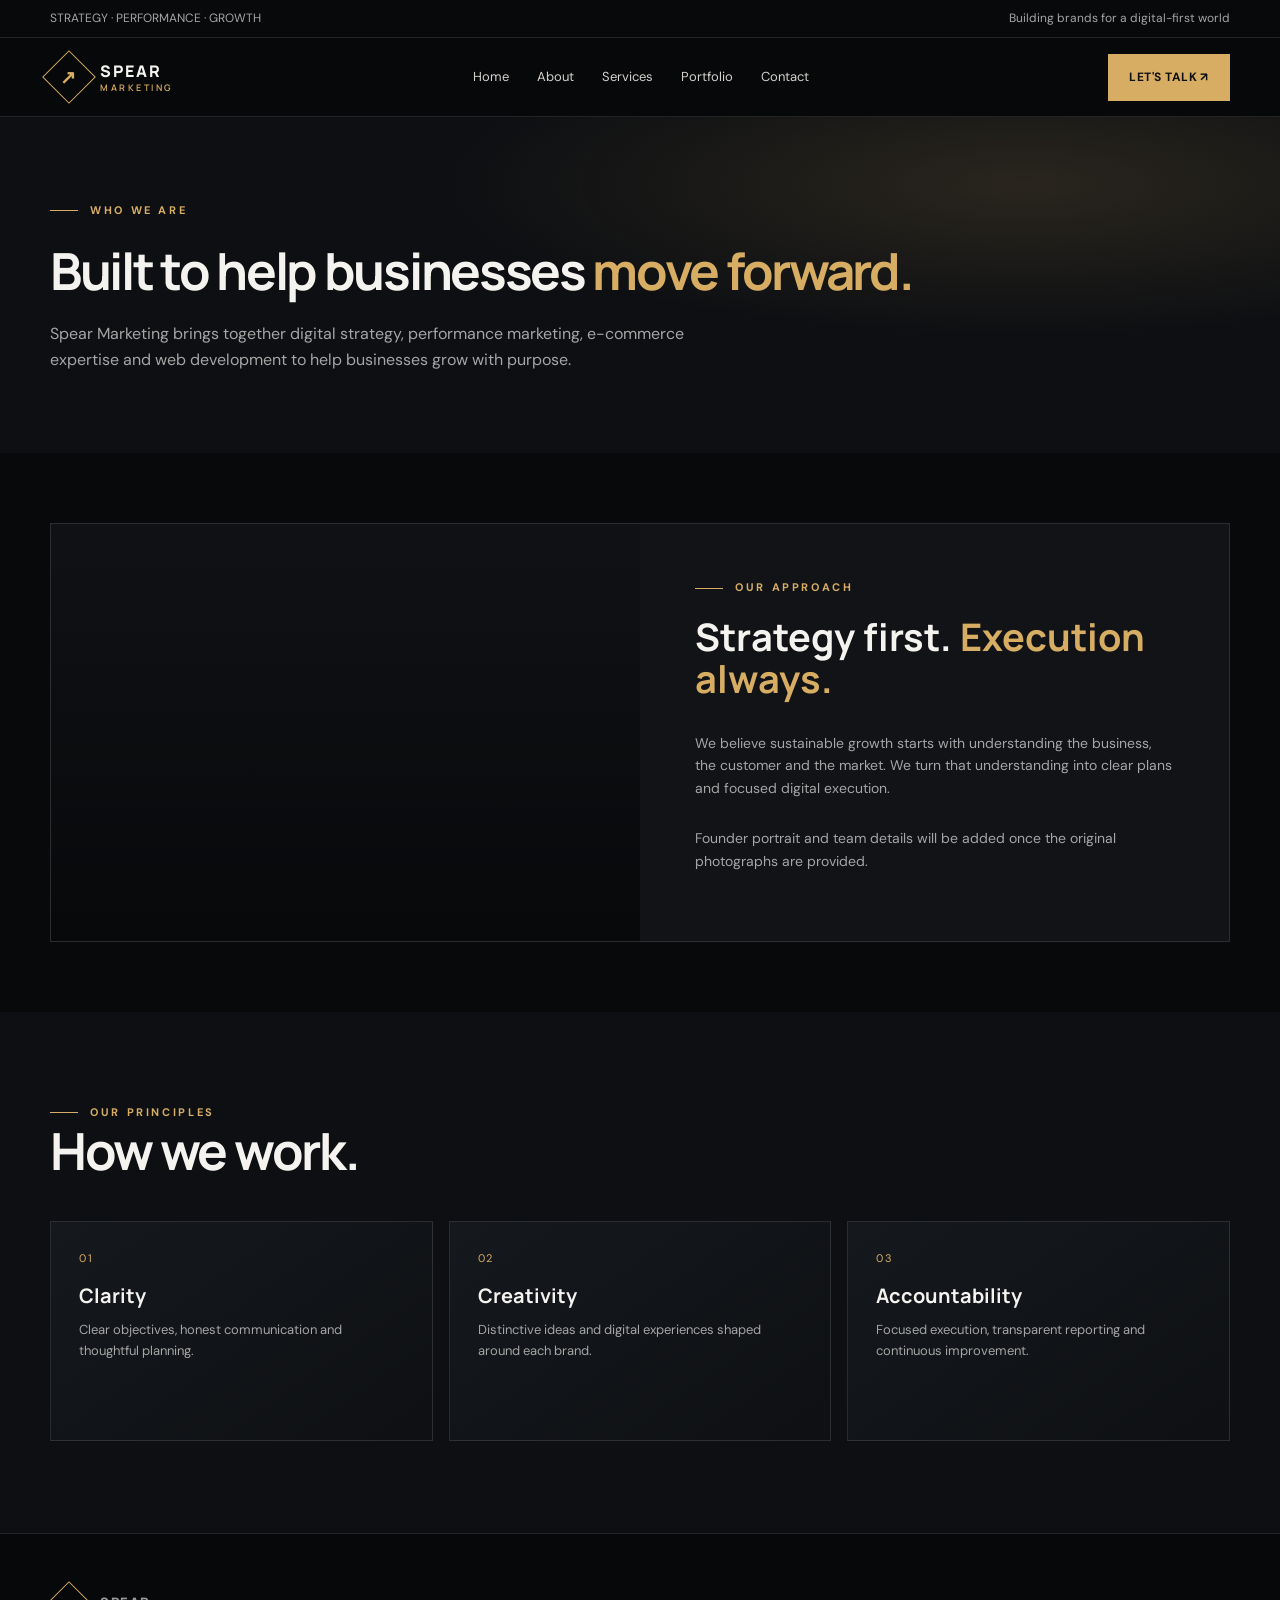
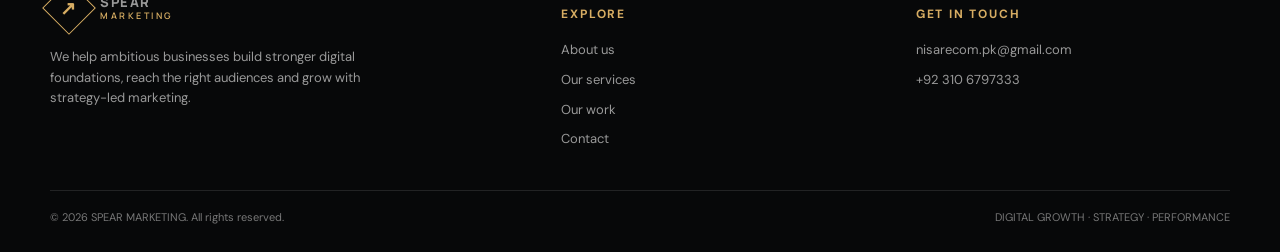
==== about.html @ e0cf1e83 "Add files via upload" ====
<!doctype html><html lang="en"><head><meta charset="utf-8"><meta name="viewport" content="width=device-width, initial-scale=1"><meta name="description" content="Spear Marketing helps businesses grow through digital strategy, paid advertising, e-commerce and web development."><title>About | Spear Marketing</title><link rel="stylesheet" href="styles.css"></head><body><div class="topline"><div class="container"><span>STRATEGY · PERFORMANCE · GROWTH</span><span>Building brands for a digital-first world</span></div></div>
<header class="nav"><div class="container navinner"><a class="brand" href="index.html"><span class="brandmark"><span>↗</span></span><span>SPEAR<small>MARKETING</small></span></a><nav class="navlinks" id="navlinks"><a href="index.html">Home</a><a href="about.html">About</a><a href="services.html">Services</a><a href="portfolio.html">Portfolio</a><a href="contact.html">Contact</a></nav><a class="btn" href="contact.html">LET'S TALK ↗</a><button class="menu" id="menu" aria-label="Open menu">☰</button></div></header><main><section class="page-head"><div class="container"><div class="eyebrow">Who we are</div><h1>Built to help businesses <em class="gold">move forward.</em></h1><p>Spear Marketing brings together digital strategy, performance marketing, e-commerce expertise and web development to help businesses grow with purpose.</p></div></section><section class="content"><div class="container team-band"><div class="team-photo"></div><div class="team-copy"><div class="eyebrow">Our approach</div><h2>Strategy first. <span class="gold">Execution always.</span></h2><p>We believe sustainable growth starts with understanding the business, the customer and the market. We turn that understanding into clear plans and focused digital execution.</p><p>Founder portrait and team details will be added once the original photographs are provided.</p></div></div></section><section class="section alt"><div class="container"><div class="section-head"><div><div class="eyebrow">Our principles</div><h2>How we work.</h2></div></div><div class="cards"><article class="card"><div class="num">01</div><h3>Clarity</h3><p>Clear objectives, honest communication and thoughtful planning.</p></article><article class="card"><div class="num">02</div><h3>Creativity</h3><p>Distinctive ideas and digital experiences shaped around each brand.</p></article><article class="card"><div class="num">03</div><h3>Accountability</h3><p>Focused execution, transparent reporting and continuous improvement.</p></article></div></div></section></main><footer class="footer"><div class="container"><div class="footergrid"><div><a class="brand" href="index.html"><span class="brandmark"><span>↗</span></span><span>SPEAR<small>MARKETING</small></span></a><p style="max-width:360px;margin-top:20px">We help ambitious businesses build stronger digital foundations, reach the right audiences and grow with strategy-led marketing.</p></div><div><h4>Explore</h4><div class="footerlinks"><a href="about.html">About us</a><a href="services.html">Our services</a><a href="portfolio.html">Our work</a><a href="contact.html">Contact</a></div></div><div><h4>Get in touch</h4><div class="footerlinks"><a href="mailto:nisarecom.pk@gmail.com">nisarecom.pk@gmail.com</a><a href="https://wa.me/923106797333">+92 310 6797333</a></div></div></div><div class="copyright"><span>© 2026 SPEAR MARKETING. All rights reserved.</span><span>DIGITAL GROWTH · STRATEGY · PERFORMANCE</span></div></div></footer>
<script src="script.js"></script></body></html>
---- styles.css ----
@import url('https://fonts.googleapis.com/css2?family=DM+Sans:wght@400;500;600;700&family=Manrope:wght@400;500;600;700;800&display=swap');
:root{--bg:#08090b;--panel:#111317;--panel2:#171a20;--gold:#d7ad63;--gold2:#f0d49a;--text:#f5f3ef;--muted:#a5a5a5;--line:rgba(255,255,255,.11);--max:1180px}
*{box-sizing:border-box}html{scroll-behavior:smooth}body{margin:0;background:var(--bg);color:var(--text);font-family:'DM Sans',sans-serif;line-height:1.6}a{color:inherit;text-decoration:none}img{max-width:100%;display:block}.container{width:min(var(--max),calc(100% - 44px));margin:auto}.topline{border-bottom:1px solid var(--line);font-size:12px;color:var(--muted);padding:9px 0}.topline .container{display:flex;justify-content:space-between;gap:18px}.nav{position:sticky;top:0;z-index:20;background:rgba(8,9,11,.9);backdrop-filter:blur(16px);border-bottom:1px solid var(--line)}.navinner{height:78px;display:flex;align-items:center;justify-content:space-between}.brand{display:flex;align-items:center;gap:12px;font-family:Manrope,sans-serif;font-weight:800;letter-spacing:.12em}.brandmark{width:38px;height:38px;border:1px solid var(--gold);display:grid;place-items:center;color:var(--gold);transform:rotate(45deg);font-size:19px}.brandmark span{transform:rotate(-45deg)}.brand small{display:block;color:var(--gold);font-size:9px;letter-spacing:.28em;font-weight:600;margin-top:-4px}.navlinks{display:flex;align-items:center;gap:28px;font-size:13px;color:#d4d2cd}.navlinks a:hover,.navlinks a.active{color:var(--gold)}.btn{display:inline-flex;align-items:center;justify-content:center;padding:13px 20px;border:1px solid var(--gold);background:var(--gold);color:#101010;font-weight:700;font-size:12px;letter-spacing:.04em;transition:.2s}.btn:hover{background:var(--gold2);transform:translateY(-2px)}.btn.outline{background:transparent;color:var(--gold)}.btn.outline:hover{background:var(--gold);color:#111}.menu{display:none;background:none;color:white;border:1px solid var(--line);padding:8px 12px;font-size:20px}.hero{padding:82px 0 70px;position:relative;overflow:hidden;background:radial-gradient(ellipse at 75% 35%,rgba(179,132,62,.16),transparent 38%),linear-gradient(115deg,#090a0c 0%,#0d0f13 65%,#11100d 100%)}.hero:after{content:"";position:absolute;right:-120px;top:0;width:52%;height:100%;background:repeating-linear-gradient(135deg,transparent 0 38px,rgba(215,173,99,.055) 39px 40px);pointer-events:none}.hero-grid{display:grid;grid-template-columns:1.05fr .95fr;gap:55px;align-items:center;position:relative;z-index:1}.eyebrow{color:var(--gold);font-size:11px;font-weight:700;letter-spacing:.24em;text-transform:uppercase;display:flex;align-items:center;gap:12px}.eyebrow:before{content:"";width:28px;height:1px;background:var(--gold)}h1,h2,h3{font-family:Manrope,sans-serif;line-height:1.12;margin:0}h1{font-size:clamp(42px,6vw,76px);letter-spacing:-.055em;margin:22px 0}h1 em{font-style:normal;color:var(--gold)}.lead{color:#b9b9b9;font-size:16px;max-width:560px;line-height:1.8}.hero-actions{display:flex;gap:13px;flex-wrap:wrap;margin-top:30px}.hero-note{margin-top:28px;color:#8e8e8e;font-size:11px;letter-spacing:.08em}.portrait-wrap{position:relative;min-height:490px;display:flex;align-items:end;justify-content:center}.portrait{width:min(100%,430px);height:470px;border:1px solid rgba(215,173,99,.45);background:linear-gradient(145deg,#29231b,#111317 55%,#29231b);position:relative;overflow:hidden;display:flex;align-items:center;justify-content:center}.portrait:before{content:"";position:absolute;inset:18px;border:1px solid rgba(215,173,99,.25)}.portrait .placeholder{position:relative;text-align:center;color:#c6ad80;padding:30px;font-size:13px;letter-spacing:.12em;text-transform:uppercase}.portrait .placeholder strong{display:block;font:800 72px Manrope;color:rgba(215,173,99,.24);letter-spacing:-.08em}.portrait-tag{position:absolute;bottom:25px;left:-18px;background:#15171a;border:1px solid var(--gold);padding:16px 20px;max-width:220px;font-size:12px;color:#d9d1c3}.portrait-tag b{display:block;color:var(--gold);font-size:14px;margin-bottom:3px}.section{padding:92px 0}.section.alt{background:#0d0f12}.section-head{display:flex;align-items:end;justify-content:space-between;gap:30px;margin-bottom:42px}.section-head h2,.page-head h1{font-size:clamp(32px,4vw,52px);letter-spacing:-.045em}.section-head p{max-width:430px;color:var(--muted);font-size:14px;margin:0}.gold{color:var(--gold)}.stats{display:grid;grid-template-columns:repeat(4,1fr);border:1px solid var(--line);background:rgba(255,255,255,.02)}.stat{padding:27px 24px;border-right:1px solid var(--line)}.stat:last-child{border:0}.stat strong{font:800 36px Manrope;color:var(--gold);display:block}.stat span{font-size:12px;color:#aaa}.cards{display:grid;grid-template-columns:repeat(3,1fr);gap:16px}.card{padding:28px;background:linear-gradient(145deg,#15181d,#0e1013);border:1px solid var(--line);min-height:220px;transition:.25s}.card:hover{border-color:rgba(215,173,99,.65);transform:translateY(-4px)}.num{color:var(--gold);font-size:11px;letter-spacing:.15em}.card h3{font-size:20px;margin:18px 0 12px}.card p{color:var(--muted);font-size:13px;margin:0}.iconbox{width:42px;height:42px;border:1px solid rgba(215,173,99,.45);display:grid;place-items:center;color:var(--gold);font-size:18px}.team-band{display:grid;grid-template-columns:1fr 1fr;min-height:380px;background:#111317;border:1px solid var(--line)}.team-photo{min-height:340px;background:linear-gradient(0deg,rgba(0,0,0,.55),rgba(0,0,0,.08)),url('https://images.unsplash.com/photo-1521737711867-e3b97375f902?auto=format&fit=crop&w=1200&q=85') center/cover}.team-copy{padding:55px;display:flex;flex-direction:column;justify-content:center}.team-copy h2{font-size:38px;margin:18px 0}.team-copy p{color:var(--muted);font-size:14px}.projects{display:grid;grid-template-columns:repeat(2,1fr);gap:18px}.project{border:1px solid var(--line);background:#111317;overflow:hidden}.project-img{height:220px;background:linear-gradient(135deg,#24201a,#111317);display:flex;align-items:center;justify-content:center;color:var(--gold);font:700 24px Manrope;letter-spacing:.08em}.project-info{padding:22px}.project-info h3{font-size:18px}.project-info p{color:var(--muted);font-size:12px;margin:8px 0 0}.process{display:grid;grid-template-columns:repeat(4,1fr);gap:16px}.step{border-top:1px solid var(--gold);padding:20px 5px}.step b{font:800 30px Manrope;color:var(--gold)}.step h3{font-size:17px;margin:15px 0 8px}.step p{font-size:12px;color:var(--muted)}.cta{padding:60px;background:radial-gradient(ellipse at 85% 20%,rgba(215,173,99,.16),transparent 40%),#141619;border:1px solid rgba(215,173,99,.35);display:flex;justify-content:space-between;align-items:center;gap:30px}.cta h2{font-size:clamp(28px,4vw,42px);max-width:600px}.footer{padding:55px 0 25px;border-top:1px solid var(--line);background:#070809}.footergrid{display:grid;grid-template-columns:1.5fr 1fr 1fr;gap:40px}.footer p,.footer a{color:#999;font-size:13px}.footer h4{color:var(--gold);font-size:12px;letter-spacing:.15em;text-transform:uppercase}.footerlinks{display:grid;gap:9px}.copyright{border-top:1px solid var(--line);margin-top:40px;padding-top:18px;color:#777;font-size:11px;display:flex;justify-content:space-between}.page-head{padding:85px 0 65px;background:radial-gradient(ellipse at 80% 20%,rgba(215,173,99,.14),transparent 40%),#0d0f12}.page-head p{color:var(--muted);max-width:650px}.content{padding:70px 0}.content p{color:var(--muted)}.contact-grid{display:grid;grid-template-columns:.8fr 1.2fr;gap:35px}.contact-box{padding:28px;background:#121519;border:1px solid var(--line)}.contact-box label{display:block;color:#aaa;font-size:12px;margin:14px 0 6px}.contact-box input,.contact-box textarea{width:100%;padding:13px;background:#090b0e;border:1px solid var(--line);color:white;font:inherit}.contact-box textarea{min-height:130px}.contact-box button{margin-top:16px;cursor:pointer}.muted{color:var(--muted)}
@media(max-width:850px){.navlinks{display:none;position:absolute;top:78px;left:0;right:0;background:#0d0f12;padding:22px;flex-direction:column;align-items:flex-start;border-bottom:1px solid var(--line)}.navlinks.open{display:flex}.menu{display:block}.nav .btn{display:none}.hero-grid,.team-band,.contact-grid{grid-template-columns:1fr}.hero{padding-top:55px}.portrait-wrap{min-height:380px}.portrait{height:370px}.portrait-tag{left:0}.cards{grid-template-columns:repeat(2,1fr)}.stats{grid-template-columns:repeat(2,1fr)}.stat:nth-child(2){border-right:0}.stat:nth-child(-n+2){border-bottom:1px solid var(--line)}.process{grid-template-columns:repeat(2,1fr)}.team-copy{padding:35px}.footergrid{grid-template-columns:1fr 1fr}.footergrid>div:first-child{grid-column:1/-1}.cta{padding:35px;flex-direction:column;align-items:flex-start}}
@media(max-width:560px){.container{width:min(var(--max),calc(100% - 30px))}.topline .container{font-size:10px}.topline .container span:last-child{display:none}.navinner{height:68px}.brand{font-size:13px}.brandmark{width:32px;height:32px}.navlinks{top:68px}.hero-grid{gap:25px}h1{font-size:43px}.section{padding:65px 0}.section-head{display:block}.section-head p{margin-top:15px}.cards,.projects{grid-template-columns:1fr}.stats{grid-template-columns:1fr 1fr}.stat{padding:20px 14px}.stat strong{font-size:29px}.project-img{height:180px}.footergrid{grid-template-columns:1fr}.footergrid>div:first-child{grid-column:auto}.copyright{display:block}.process{grid-template-columns:1fr 1fr}}
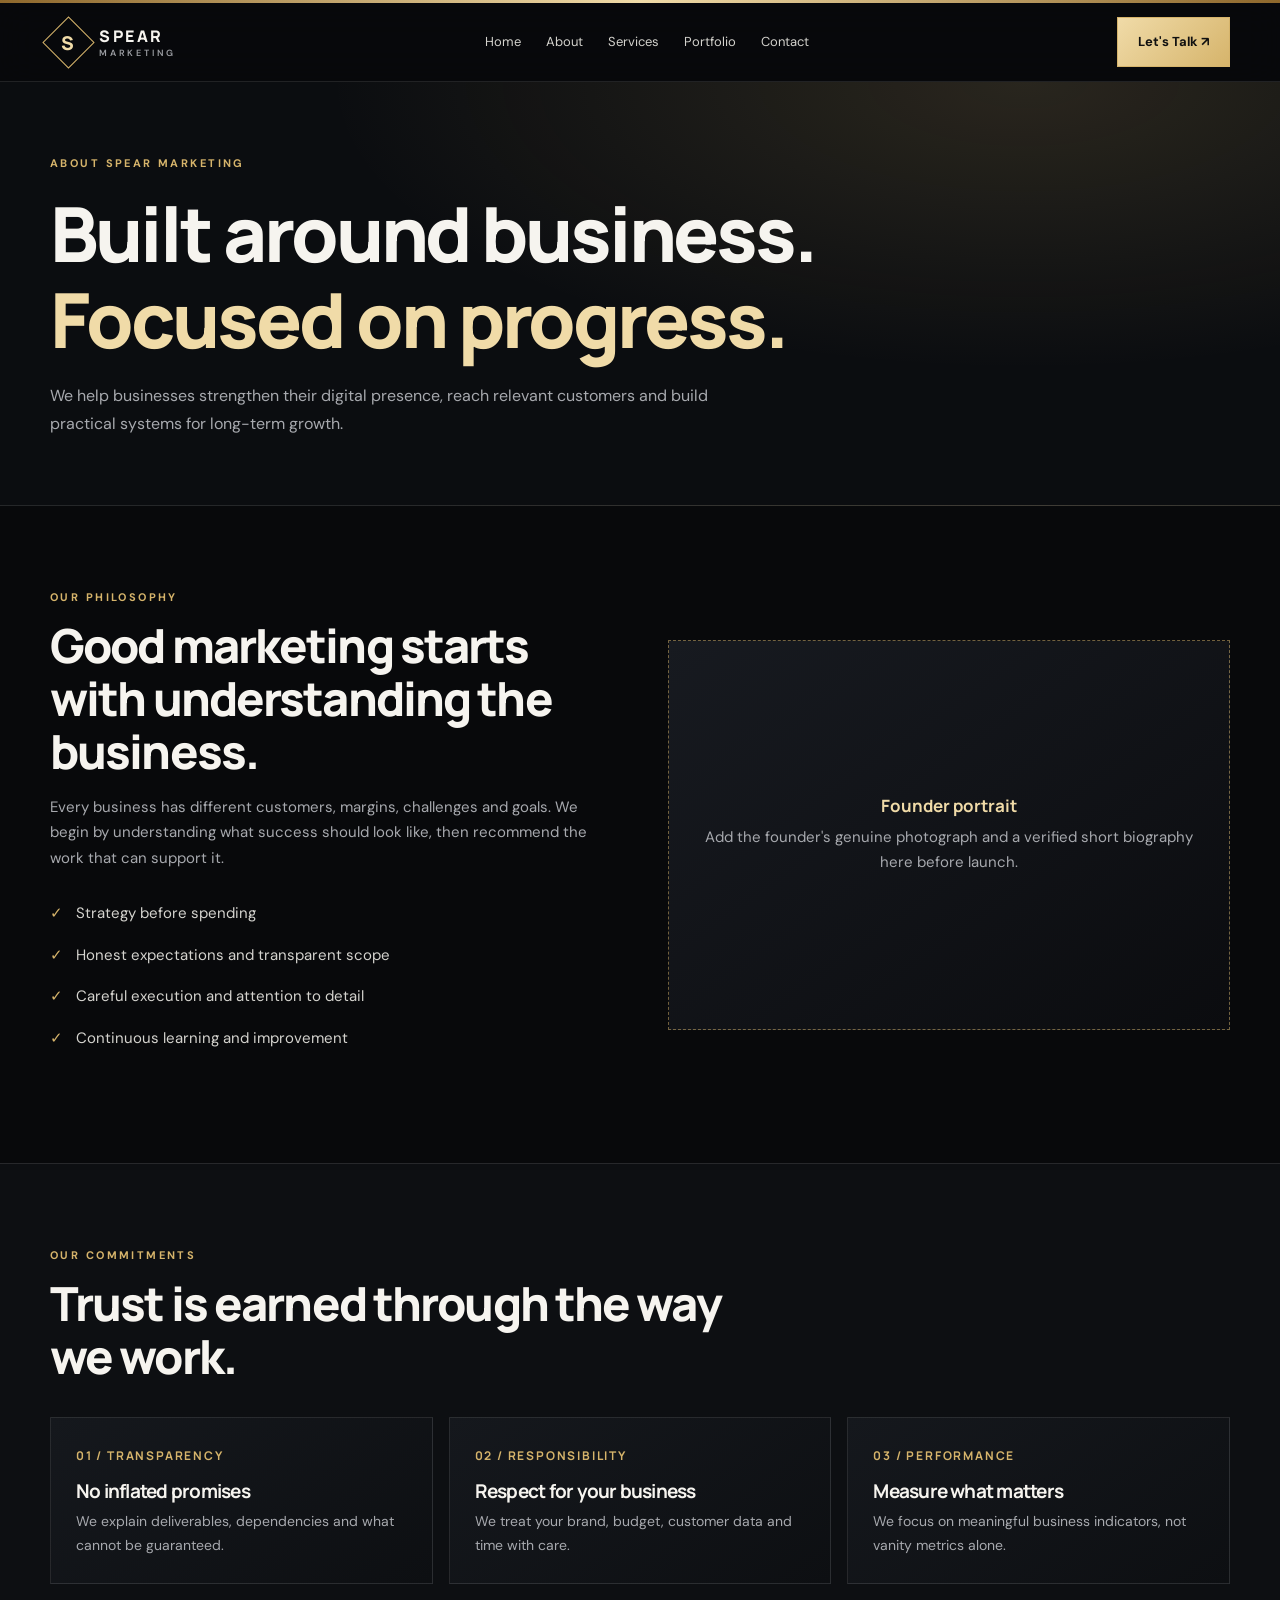
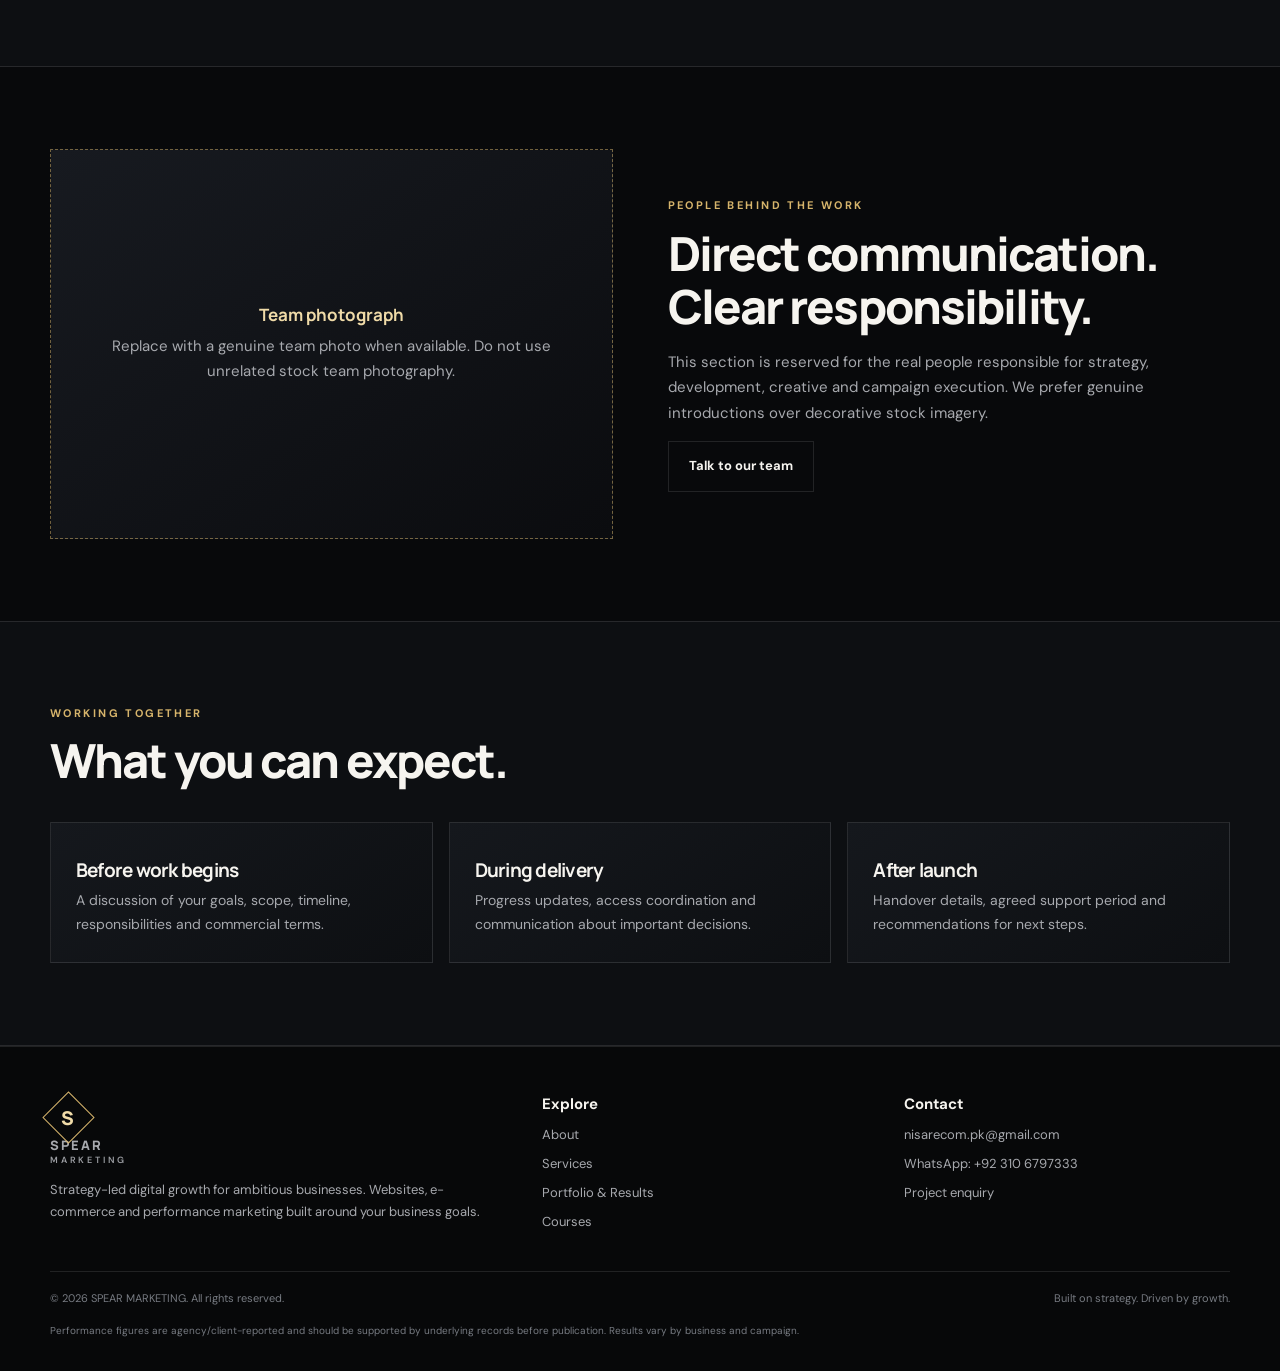
==== commit c288b1b5: "Add files via upload" ====
--- a/about.html
+++ b/about.html
@@ -1,3 +1,6 @@
-<!doctype html><html lang="en"><head><meta charset="utf-8"><meta name="viewport" content="width=device-width, initial-scale=1"><meta name="description" content="Spear Marketing helps businesses grow through digital strategy, paid advertising, e-commerce and web development."><title>About | Spear Marketing</title><link rel="stylesheet" href="styles.css"></head><body><div class="topline"><div class="container"><span>STRATEGY · PERFORMANCE · GROWTH</span><span>Building brands for a digital-first world</span></div></div>
-<header class="nav"><div class="container navinner"><a class="brand" href="index.html"><span class="brandmark"><span>↗</span></span><span>SPEAR<small>MARKETING</small></span></a><nav class="navlinks" id="navlinks"><a href="index.html">Home</a><a href="about.html">About</a><a href="services.html">Services</a><a href="portfolio.html">Portfolio</a><a href="contact.html">Contact</a></nav><a class="btn" href="contact.html">LET'S TALK ↗</a><button class="menu" id="menu" aria-label="Open menu">☰</button></div></header><main><section class="page-head"><div class="container"><div class="eyebrow">Who we are</div><h1>Built to help businesses <em class="gold">move forward.</em></h1><p>Spear Marketing brings together digital strategy, performance marketing, e-commerce expertise and web development to help businesses grow with purpose.</p></div></section><section class="content"><div class="container team-band"><div class="team-photo"></div><div class="team-copy"><div class="eyebrow">Our approach</div><h2>Strategy first. <span class="gold">Execution always.</span></h2><p>We believe sustainable growth starts with understanding the business, the customer and the market. We turn that understanding into clear plans and focused digital execution.</p><p>Founder portrait and team details will be added once the original photographs are provided.</p></div></div></section><section class="section alt"><div class="container"><div class="section-head"><div><div class="eyebrow">Our principles</div><h2>How we work.</h2></div></div><div class="cards"><article class="card"><div class="num">01</div><h3>Clarity</h3><p>Clear objectives, honest communication and thoughtful planning.</p></article><article class="card"><div class="num">02</div><h3>Creativity</h3><p>Distinctive ideas and digital experiences shaped around each brand.</p></article><article class="card"><div class="num">03</div><h3>Accountability</h3><p>Focused execution, transparent reporting and continuous improvement.</p></article></div></div></section></main><footer class="footer"><div class="container"><div class="footergrid"><div><a class="brand" href="index.html"><span class="brandmark"><span>↗</span></span><span>SPEAR<small>MARKETING</small></span></a><p style="max-width:360px;margin-top:20px">We help ambitious businesses build stronger digital foundations, reach the right audiences and grow with strategy-led marketing.</p></div><div><h4>Explore</h4><div class="footerlinks"><a href="about.html">About us</a><a href="services.html">Our services</a><a href="portfolio.html">Our work</a><a href="contact.html">Contact</a></div></div><div><h4>Get in touch</h4><div class="footerlinks"><a href="mailto:nisarecom.pk@gmail.com">nisarecom.pk@gmail.com</a><a href="https://wa.me/923106797333">+92 310 6797333</a></div></div></div><div class="copyright"><span>© 2026 SPEAR MARKETING. All rights reserved.</span><span>DIGITAL GROWTH · STRATEGY · PERFORMANCE</span></div></div></footer>
-<script src="script.js"></script></body></html>+<!doctype html><html lang="en"><head><meta charset="utf-8"><meta name="viewport" content="width=device-width,initial-scale=1"><meta name="description" content="SPEAR MARKETING — digital growth, e-commerce, web development and performance marketing."><meta name="theme-color" content="#08090b"><title>About Us | SPEAR MARKETING</title><link rel="stylesheet" href="styles.css"></head><body><div class="topline"></div><header><div class="wrap nav"><a class="brand" href="index.html"><span class="brandmark"><span>S</span></span><span>SPEAR<small>MARKETING</small></span></a><button class="menu" aria-label="Open navigation" aria-expanded="false">☰</button><nav class="navlinks"><a href="index.html">Home</a><a href="about.html">About</a><a href="services.html">Services</a><a href="portfolio.html">Portfolio</a><a href="contact.html">Contact</a></nav><a class="btn" href="contact.html">Let's Talk ↗</a></div></header>
+<main><section class="pagehero"><div class="wrap"><div class="eyebrow">About SPEAR MARKETING</div><h1>Built around business.<br><span class="gold">Focused on progress.</span></h1><p>We help businesses strengthen their digital presence, reach relevant customers and build practical systems for long-term growth.</p></div></section>
+<section class="section"><div class="wrap split"><div><div class="eyebrow">Our philosophy</div><h2>Good marketing starts with understanding the business.</h2><p class="muted">Every business has different customers, margins, challenges and goals. We begin by understanding what success should look like, then recommend the work that can support it.</p><ul class="ticks"><li>Strategy before spending</li><li>Honest expectations and transparent scope</li><li>Careful execution and attention to detail</li><li>Continuous learning and improvement</li></ul></div><div class="portrait"><div><b>Founder portrait</b>Add the founder's genuine photograph and a verified short biography here before launch.</div></div></div></section>
+<section class="section alt"><div class="wrap"><div class="head"><div class="eyebrow">Our commitments</div><h2>Trust is earned through the way we work.</h2></div><div class="grid3"><article class="card"><span class="index">01 / TRANSPARENCY</span><h3>No inflated promises</h3><p>We explain deliverables, dependencies and what cannot be guaranteed.</p></article><article class="card"><span class="index">02 / RESPONSIBILITY</span><h3>Respect for your business</h3><p>We treat your brand, budget, customer data and time with care.</p></article><article class="card"><span class="index">03 / PERFORMANCE</span><h3>Measure what matters</h3><p>We focus on meaningful business indicators, not vanity metrics alone.</p></article></div></div></section>
+<section class="section"><div class="wrap split"><div class="portrait"><div><b>Team photograph</b>Replace with a genuine team photo when available. Do not use unrelated stock team photography.</div></div><div><div class="eyebrow">People behind the work</div><h2>Direct communication. Clear responsibility.</h2><p class="muted">This section is reserved for the real people responsible for strategy, development, creative and campaign execution. We prefer genuine introductions over decorative stock imagery.</p><a class="btn ghost" href="contact.html">Talk to our team</a></div></div></section>
+<section class="section alt"><div class="wrap"><div class="head"><div class="eyebrow">Working together</div><h2>What you can expect.</h2></div><div class="grid3"><article class="card"><h3>Before work begins</h3><p>A discussion of your goals, scope, timeline, responsibilities and commercial terms.</p></article><article class="card"><h3>During delivery</h3><p>Progress updates, access coordination and communication about important decisions.</p></article><article class="card"><h3>After launch</h3><p>Handover details, agreed support period and recommendations for next steps.</p></article></div></div></section></main><footer><div class="wrap"><div class="footgrid"><div><a class="brand" href="index.html"><span class="brandmark"><span>S</span></span><span>SPEAR<small>MARKETING</small></span></a><p>Strategy-led digital growth for ambitious businesses. Websites, e-commerce and performance marketing built around your business goals.</p></div><div><b>Explore</b><a href="about.html">About</a><a href="services.html">Services</a><a href="portfolio.html">Portfolio & Results</a><a href="index.html#courses">Courses</a></div><div><b>Contact</b><a href="mailto:nisarecom.pk@gmail.com">nisarecom.pk@gmail.com</a><a href="https://wa.me/923106797333" target="_blank" rel="noopener">WhatsApp: +92 310 6797333</a><a href="contact.html">Project enquiry</a></div></div><div class="copyright"><span>© <span data-year></span> SPEAR MARKETING. All rights reserved.</span><span>Built on strategy. Driven by growth.</span></div><p class="disclaimer">Performance figures are agency/client-reported and should be supported by underlying records before publication. Results vary by business and campaign.</p></div></footer><script src="script.js"></script></body></html>
--- a/styles.css
+++ b/styles.css
@@ -1,6 +1,16 @@
-
 @import url('https://fonts.googleapis.com/css2?family=DM+Sans:wght@400;500;600;700&family=Manrope:wght@400;500;600;700;800&display=swap');
-:root{--bg:#08090b;--panel:#111317;--panel2:#171a20;--gold:#d7ad63;--gold2:#f0d49a;--text:#f5f3ef;--muted:#a5a5a5;--line:rgba(255,255,255,.11);--max:1180px}
-*{box-sizing:border-box}html{scroll-behavior:smooth}body{margin:0;background:var(--bg);color:var(--text);font-family:'DM Sans',sans-serif;line-height:1.6}a{color:inherit;text-decoration:none}img{max-width:100%;display:block}.container{width:min(var(--max),calc(100% - 44px));margin:auto}.topline{border-bottom:1px solid var(--line);font-size:12px;color:var(--muted);padding:9px 0}.topline .container{display:flex;justify-content:space-between;gap:18px}.nav{position:sticky;top:0;z-index:20;background:rgba(8,9,11,.9);backdrop-filter:blur(16px);border-bottom:1px solid var(--line)}.navinner{height:78px;display:flex;align-items:center;justify-content:space-between}.brand{display:flex;align-items:center;gap:12px;font-family:Manrope,sans-serif;font-weight:800;letter-spacing:.12em}.brandmark{width:38px;height:38px;border:1px solid var(--gold);display:grid;place-items:center;color:var(--gold);transform:rotate(45deg);font-size:19px}.brandmark span{transform:rotate(-45deg)}.brand small{display:block;color:var(--gold);font-size:9px;letter-spacing:.28em;font-weight:600;margin-top:-4px}.navlinks{display:flex;align-items:center;gap:28px;font-size:13px;color:#d4d2cd}.navlinks a:hover,.navlinks a.active{color:var(--gold)}.btn{display:inline-flex;align-items:center;justify-content:center;padding:13px 20px;border:1px solid var(--gold);background:var(--gold);color:#101010;font-weight:700;font-size:12px;letter-spacing:.04em;transition:.2s}.btn:hover{background:var(--gold2);transform:translateY(-2px)}.btn.outline{background:transparent;color:var(--gold)}.btn.outline:hover{background:var(--gold);color:#111}.menu{display:none;background:none;color:white;border:1px solid var(--line);padding:8px 12px;font-size:20px}.hero{padding:82px 0 70px;position:relative;overflow:hidden;background:radial-gradient(ellipse at 75% 35%,rgba(179,132,62,.16),transparent 38%),linear-gradient(115deg,#090a0c 0%,#0d0f13 65%,#11100d 100%)}.hero:after{content:"";position:absolute;right:-120px;top:0;width:52%;height:100%;background:repeating-linear-gradient(135deg,transparent 0 38px,rgba(215,173,99,.055) 39px 40px);pointer-events:none}.hero-grid{display:grid;grid-template-columns:1.05fr .95fr;gap:55px;align-items:center;position:relative;z-index:1}.eyebrow{color:var(--gold);font-size:11px;font-weight:700;letter-spacing:.24em;text-transform:uppercase;display:flex;align-items:center;gap:12px}.eyebrow:before{content:"";width:28px;height:1px;background:var(--gold)}h1,h2,h3{font-family:Manrope,sans-serif;line-height:1.12;margin:0}h1{font-size:clamp(42px,6vw,76px);letter-spacing:-.055em;margin:22px 0}h1 em{font-style:normal;color:var(--gold)}.lead{color:#b9b9b9;font-size:16px;max-width:560px;line-height:1.8}.hero-actions{display:flex;gap:13px;flex-wrap:wrap;margin-top:30px}.hero-note{margin-top:28px;color:#8e8e8e;font-size:11px;letter-spacing:.08em}.portrait-wrap{position:relative;min-height:490px;display:flex;align-items:end;justify-content:center}.portrait{width:min(100%,430px);height:470px;border:1px solid rgba(215,173,99,.45);background:linear-gradient(145deg,#29231b,#111317 55%,#29231b);position:relative;overflow:hidden;display:flex;align-items:center;justify-content:center}.portrait:before{content:"";position:absolute;inset:18px;border:1px solid rgba(215,173,99,.25)}.portrait .placeholder{position:relative;text-align:center;color:#c6ad80;padding:30px;font-size:13px;letter-spacing:.12em;text-transform:uppercase}.portrait .placeholder strong{display:block;font:800 72px Manrope;color:rgba(215,173,99,.24);letter-spacing:-.08em}.portrait-tag{position:absolute;bottom:25px;left:-18px;background:#15171a;border:1px solid var(--gold);padding:16px 20px;max-width:220px;font-size:12px;color:#d9d1c3}.portrait-tag b{display:block;color:var(--gold);font-size:14px;margin-bottom:3px}.section{padding:92px 0}.section.alt{background:#0d0f12}.section-head{display:flex;align-items:end;justify-content:space-between;gap:30px;margin-bottom:42px}.section-head h2,.page-head h1{font-size:clamp(32px,4vw,52px);letter-spacing:-.045em}.section-head p{max-width:430px;color:var(--muted);font-size:14px;margin:0}.gold{color:var(--gold)}.stats{display:grid;grid-template-columns:repeat(4,1fr);border:1px solid var(--line);background:rgba(255,255,255,.02)}.stat{padding:27px 24px;border-right:1px solid var(--line)}.stat:last-child{border:0}.stat strong{font:800 36px Manrope;color:var(--gold);display:block}.stat span{font-size:12px;color:#aaa}.cards{display:grid;grid-template-columns:repeat(3,1fr);gap:16px}.card{padding:28px;background:linear-gradient(145deg,#15181d,#0e1013);border:1px solid var(--line);min-height:220px;transition:.25s}.card:hover{border-color:rgba(215,173,99,.65);transform:translateY(-4px)}.num{color:var(--gold);font-size:11px;letter-spacing:.15em}.card h3{font-size:20px;margin:18px 0 12px}.card p{color:var(--muted);font-size:13px;margin:0}.iconbox{width:42px;height:42px;border:1px solid rgba(215,173,99,.45);display:grid;place-items:center;color:var(--gold);font-size:18px}.team-band{display:grid;grid-template-columns:1fr 1fr;min-height:380px;background:#111317;border:1px solid var(--line)}.team-photo{min-height:340px;background:linear-gradient(0deg,rgba(0,0,0,.55),rgba(0,0,0,.08)),url('https://images.unsplash.com/photo-1521737711867-e3b97375f902?auto=format&fit=crop&w=1200&q=85') center/cover}.team-copy{padding:55px;display:flex;flex-direction:column;justify-content:center}.team-copy h2{font-size:38px;margin:18px 0}.team-copy p{color:var(--muted);font-size:14px}.projects{display:grid;grid-template-columns:repeat(2,1fr);gap:18px}.project{border:1px solid var(--line);background:#111317;overflow:hidden}.project-img{height:220px;background:linear-gradient(135deg,#24201a,#111317);display:flex;align-items:center;justify-content:center;color:var(--gold);font:700 24px Manrope;letter-spacing:.08em}.project-info{padding:22px}.project-info h3{font-size:18px}.project-info p{color:var(--muted);font-size:12px;margin:8px 0 0}.process{display:grid;grid-template-columns:repeat(4,1fr);gap:16px}.step{border-top:1px solid var(--gold);padding:20px 5px}.step b{font:800 30px Manrope;color:var(--gold)}.step h3{font-size:17px;margin:15px 0 8px}.step p{font-size:12px;color:var(--muted)}.cta{padding:60px;background:radial-gradient(ellipse at 85% 20%,rgba(215,173,99,.16),transparent 40%),#141619;border:1px solid rgba(215,173,99,.35);display:flex;justify-content:space-between;align-items:center;gap:30px}.cta h2{font-size:clamp(28px,4vw,42px);max-width:600px}.footer{padding:55px 0 25px;border-top:1px solid var(--line);background:#070809}.footergrid{display:grid;grid-template-columns:1.5fr 1fr 1fr;gap:40px}.footer p,.footer a{color:#999;font-size:13px}.footer h4{color:var(--gold);font-size:12px;letter-spacing:.15em;text-transform:uppercase}.footerlinks{display:grid;gap:9px}.copyright{border-top:1px solid var(--line);margin-top:40px;padding-top:18px;color:#777;font-size:11px;display:flex;justify-content:space-between}.page-head{padding:85px 0 65px;background:radial-gradient(ellipse at 80% 20%,rgba(215,173,99,.14),transparent 40%),#0d0f12}.page-head p{color:var(--muted);max-width:650px}.content{padding:70px 0}.content p{color:var(--muted)}.contact-grid{display:grid;grid-template-columns:.8fr 1.2fr;gap:35px}.contact-box{padding:28px;background:#121519;border:1px solid var(--line)}.contact-box label{display:block;color:#aaa;font-size:12px;margin:14px 0 6px}.contact-box input,.contact-box textarea{width:100%;padding:13px;background:#090b0e;border:1px solid var(--line);color:white;font:inherit}.contact-box textarea{min-height:130px}.contact-box button{margin-top:16px;cursor:pointer}.muted{color:var(--muted)}
-@media(max-width:850px){.navlinks{display:none;position:absolute;top:78px;left:0;right:0;background:#0d0f12;padding:22px;flex-direction:column;align-items:flex-start;border-bottom:1px solid var(--line)}.navlinks.open{display:flex}.menu{display:block}.nav .btn{display:none}.hero-grid,.team-band,.contact-grid{grid-template-columns:1fr}.hero{padding-top:55px}.portrait-wrap{min-height:380px}.portrait{height:370px}.portrait-tag{left:0}.cards{grid-template-columns:repeat(2,1fr)}.stats{grid-template-columns:repeat(2,1fr)}.stat:nth-child(2){border-right:0}.stat:nth-child(-n+2){border-bottom:1px solid var(--line)}.process{grid-template-columns:repeat(2,1fr)}.team-copy{padding:35px}.footergrid{grid-template-columns:1fr 1fr}.footergrid>div:first-child{grid-column:1/-1}.cta{padding:35px;flex-direction:column;align-items:flex-start}}
-@media(max-width:560px){.container{width:min(var(--max),calc(100% - 30px))}.topline .container{font-size:10px}.topline .container span:last-child{display:none}.navinner{height:68px}.brand{font-size:13px}.brandmark{width:32px;height:32px}.navlinks{top:68px}.hero-grid{gap:25px}h1{font-size:43px}.section{padding:65px 0}.section-head{display:block}.section-head p{margin-top:15px}.cards,.projects{grid-template-columns:1fr}.stats{grid-template-columns:1fr 1fr}.stat{padding:20px 14px}.stat strong{font-size:29px}.project-img{height:180px}.footergrid{grid-template-columns:1fr}.footergrid>div:first-child{grid-column:auto}.copyright{display:block}.process{grid-template-columns:1fr 1fr}}
+:root{--bg:#08090b;--surface:#101216;--surface2:#151920;--gold:#d6b46b;--gold2:#f0dba8;--white:#f6f4ef;--muted:#a7a9ae;--line:rgba(255,255,255,.105);--max:1180px}
+*{box-sizing:border-box}html{scroll-behavior:smooth}body{margin:0;background:var(--bg);color:var(--white);font:15px/1.7 'DM Sans',sans-serif}a{color:inherit;text-decoration:none}button,input,textarea,select{font:inherit}.wrap{width:min(var(--max),calc(100% - 42px));margin:auto}.gold{color:var(--gold2)}.topline{height:3px;background:linear-gradient(90deg,#8e682c,var(--gold2),#8e682c)}
+header{position:sticky;top:0;z-index:99;background:rgba(8,9,11,.91);backdrop-filter:blur(18px);border-bottom:1px solid var(--line)}.nav{height:78px;display:flex;align-items:center;justify-content:space-between;gap:22px}.brand{display:flex;align-items:center;gap:12px;font:800 16px Manrope;letter-spacing:.16em}.brandmark{width:37px;height:37px;border:1px solid var(--gold);color:var(--gold2);display:grid;place-items:center;transform:rotate(45deg);font:800 19px Manrope}.brandmark span{transform:rotate(-45deg)}.brand small{display:block;font:600 9px 'DM Sans';letter-spacing:.31em;color:#9b9da2}.navlinks{display:flex;gap:25px;align-items:center;font-size:13px;color:#d3d2cd}.navlinks a:hover,.navlinks a.active{color:var(--gold2)}.btn{display:inline-flex;align-items:center;justify-content:center;padding:13px 20px;background:linear-gradient(135deg,var(--gold2),var(--gold));color:#101010;border:1px solid var(--gold);font-size:13px;font-weight:700;transition:.2s}.btn:hover{transform:translateY(-2px);filter:brightness(1.07)}.btn.ghost{background:transparent;color:var(--white);border-color:var(--line)}.menu{display:none;background:transparent;border:1px solid var(--line);color:white;padding:8px 12px;font-size:20px}
+.eyebrow{font-size:11px;font-weight:700;letter-spacing:.22em;text-transform:uppercase;color:var(--gold)}h1,h2,h3{font-family:Manrope,sans-serif;line-height:1.13;letter-spacing:-.04em}h1{font-size:clamp(43px,6.5vw,76px);margin:18px 0 20px;font-weight:800}h2{font-size:clamp(30px,4vw,47px);margin:12px 0 17px;font-weight:800}h3{font-size:19px;margin:12px 0 8px}.lead{font-size:17px;color:#c0c1c5;max-width:650px}.muted{color:var(--muted)}.small{font-size:12px;color:#8f9298}.hero{padding:90px 0 78px;position:relative;overflow:hidden}.hero:before{content:"";position:absolute;width:680px;height:680px;right:-230px;top:-340px;border-radius:50%;background:radial-gradient(circle,rgba(214,180,107,.17),transparent 68%)}.hero-grid{display:grid;grid-template-columns:1.07fr .93fr;gap:60px;align-items:center;position:relative}.actions{display:flex;gap:12px;flex-wrap:wrap;margin-top:28px}.hero-art{height:450px;position:relative;overflow:hidden;border:1px solid rgba(214,180,107,.4);background:radial-gradient(ellipse at 55% 40%,rgba(214,180,107,.17),transparent 48%),linear-gradient(145deg,#1b1d22,#090a0c);display:flex;align-items:flex-end;padding:28px}.hero-art:before{content:"";position:absolute;width:320px;height:320px;left:20%;top:7%;border:1px solid rgba(214,180,107,.25);transform:rotate(45deg);box-shadow:0 0 0 30px rgba(214,180,107,.025),0 0 0 60px rgba(214,180,107,.02)}.hero-art:after{content:"S";position:absolute;right:30px;top:-30px;font:800 330px Manrope;color:rgba(214,180,107,.07)}.hero-art-label{position:relative;border-left:2px solid var(--gold);padding-left:16px}.hero-art-label b{display:block;font:700 22px Manrope}.hero-art-label span{font-size:12px;color:#c3c1ba}
+.section{padding:82px 0}.section.alt{background:#0d0f12;border-top:1px solid var(--line);border-bottom:1px solid var(--line)}.head{max-width:720px;margin-bottom:34px}.head p{color:var(--muted)}.stats{display:grid;grid-template-columns:repeat(4,1fr);border:1px solid var(--line);background:#0e1013}.stat{padding:23px;border-right:1px solid var(--line)}.stat:last-child{border:0}.stat b{display:block;font:800 31px Manrope;color:var(--gold2)}.stat span{font-size:12px;color:var(--muted)}.grid3{display:grid;grid-template-columns:repeat(3,1fr);gap:16px}.card{background:linear-gradient(145deg,#15181d,#0d0f12);border:1px solid var(--line);padding:25px;transition:.22s}.card:hover{border-color:rgba(214,180,107,.5);transform:translateY(-3px)}.card p{font-size:14px;color:var(--muted);margin:0}.index{color:var(--gold);font:700 12px Manrope;letter-spacing:.15em}.symbol{width:42px;height:42px;border:1px solid rgba(214,180,107,.4);display:grid;place-items:center;color:var(--gold2);font-size:18px}.split{display:grid;grid-template-columns:1fr 1fr;gap:55px;align-items:center}.portrait{min-height:390px;border:1px dashed rgba(214,180,107,.5);background:linear-gradient(145deg,#171a20,#0b0c0f);display:grid;place-items:center;text-align:center;padding:25px;color:var(--muted)}.portrait b{display:block;color:var(--gold2);font:700 17px Manrope;margin-bottom:8px}.ticks{list-style:none;padding:0;margin:22px 0}.ticks li{padding:8px 0 8px 26px;position:relative;color:#d4d3ce}.ticks li:before{content:'✓';position:absolute;left:0;color:var(--gold)}
+.pagehero{padding:72px 0 52px;background:radial-gradient(ellipse at 80% 0%,rgba(214,180,107,.15),transparent 48%),#0b0d10;border-bottom:1px solid var(--line)}.pagehero p{max-width:720px;color:var(--muted);font-size:16px}
+.project-grid{display:grid;grid-template-columns:repeat(2,1fr);gap:20px}.project{background:#111419;border:1px solid var(--line);overflow:hidden}.projectvisual{height:205px;padding:23px;display:flex;align-items:flex-end;position:relative;overflow:hidden;background:linear-gradient(135deg,#272117,#0b0d10)}.projectvisual:before{content:"";position:absolute;width:250px;height:250px;right:12%;top:-115px;border:1px solid rgba(214,180,107,.26);transform:rotate(45deg)}.projectvisual strong{position:relative;font:800 32px Manrope;letter-spacing:-.05em}.projectbody{padding:22px}.projectbody p{font-size:14px;color:var(--muted)}.tag{display:inline-block;padding:4px 8px;margin:3px 4px 0 0;border:1px solid var(--line);font-size:10px;letter-spacing:.08em;color:#c9c7c0;text-transform:uppercase}.textlink{color:var(--gold2);font-size:13px;font-weight:700}
+.results{display:grid;grid-template-columns:repeat(2,1fr);gap:18px}.result{border:1px solid var(--line);background:#101318;padding:22px;position:relative;overflow:hidden}.resulttop{display:flex;justify-content:space-between;align-items:center;gap:10px}.platform{font-size:10px;letter-spacing:.15em;color:var(--gold2);font-weight:700}.reported{font-size:9px;color:#9da0a6;border:1px solid var(--line);padding:4px 7px}.resultmetric{font:800 37px Manrope;letter-spacing:-.05em;margin:17px 0 2px}.resultmeta{color:var(--muted);font-size:12px}.bars{height:58px;display:flex;align-items:end;gap:7px;margin-top:18px;border-bottom:1px solid var(--line);padding:0 8px}.bars i{display:block;flex:1;background:linear-gradient(180deg,var(--gold2),#86612c);opacity:.82;min-height:9px}.resultfoot{font-size:10px;color:#8f9298;margin-top:13px}.dashgrid{display:grid;grid-template-columns:1fr 1fr;gap:18px}.dashboard{background:#0b0e12;border:1px solid rgba(214,180,107,.28);padding:22px}.dashhead{display:flex;justify-content:space-between;align-items:center;border-bottom:1px solid var(--line);padding-bottom:14px}.dashbrand{font:800 13px Manrope;letter-spacing:.12em}.livepill{font-size:9px;color:#d8c28e;border:1px solid rgba(214,180,107,.35);padding:4px 7px}.dashmetrics{display:grid;grid-template-columns:repeat(2,1fr);gap:10px;margin-top:15px}.dashmetric{background:#13171d;padding:13px}.dashmetric small{display:block;color:#8f949c;font-size:10px}.dashmetric b{font:700 21px Manrope;color:#f1dfb5}.chart{height:100px;margin-top:15px;display:flex;align-items:end;gap:6px;border-bottom:1px solid #343840;padding:0 5px}.chart i{flex:1;background:linear-gradient(180deg,#e8cf96,#88662f);opacity:.82;min-height:12px}.trustnote{border-left:2px solid var(--gold);padding:13px 16px;background:#111419;color:#b9bbc0;font-size:12px;margin-top:22px}
+.process{display:grid;grid-template-columns:repeat(4,1fr);gap:15px}.step{border-top:1px solid var(--gold);padding:18px 14px 0}.step b{color:var(--gold);font:700 12px Manrope}.step p{font-size:13px;color:var(--muted)}
+.course{border:1px solid rgba(214,180,107,.4);background:linear-gradient(120deg,#1c180f,#111419);padding:35px;display:flex;justify-content:space-between;align-items:center;gap:20px}.coming{font-size:10px;letter-spacing:.15em;color:var(--gold2);border:1px solid rgba(214,180,107,.5);padding:8px 12px;white-space:nowrap;font-weight:700}
+.cta{padding:48px;border:1px solid rgba(214,180,107,.38);background:linear-gradient(110deg,#211b10,#111419);display:flex;justify-content:space-between;align-items:center;gap:25px}.cta h2{margin:0 0 8px;font-size:30px}.form{display:grid;gap:12px;max-width:650px}.form input,.form textarea,.form select{width:100%;padding:14px 15px;color:white;background:#101318;border:1px solid var(--line);outline:none}.form input:focus,.form textarea:focus,.form select:focus{border-color:var(--gold)}.form textarea{min-height:135px;resize:vertical}.contactgrid{display:grid;grid-template-columns:.8fr 1.2fr;gap:50px}.contactitem{padding:17px 0;border-bottom:1px solid var(--line)}.contactitem small{display:block;color:var(--muted);font-size:10px;letter-spacing:.14em;text-transform:uppercase}.contactitem b{color:var(--gold2)}
+.faq{border-top:1px solid var(--line)}.faq details{padding:18px 0;border-bottom:1px solid var(--line)}.faq summary{cursor:pointer;font-weight:700}.faq details p{color:var(--muted);font-size:14px}
+footer{border-top:1px solid var(--line);background:#070809;padding:45px 0 22px}.footgrid{display:grid;grid-template-columns:1.4fr 1fr 1fr;gap:35px}.footgrid p,.footgrid a{font-size:13px;color:var(--muted)}.footgrid a{display:block;margin:7px 0}.copyright{border-top:1px solid var(--line);margin-top:30px;padding-top:17px;display:flex;justify-content:space-between;gap:12px;font-size:11px;color:#777b82}.disclaimer{font-size:10px;color:#777b82;margin-top:15px}
+@media(max-width:900px){.hero-grid,.split,.contactgrid{grid-template-columns:1fr}.hero-art{height:330px}.grid3{grid-template-columns:repeat(2,1fr)}.process{grid-template-columns:repeat(2,1fr)}}
+@media(max-width:650px){.wrap{width:calc(100% - 30px)}.nav{height:69px}.menu{display:block}.navlinks{display:none;position:absolute;top:69px;left:0;right:0;padding:18px 22px;background:#0b0d10;border-bottom:1px solid var(--line);flex-direction:column;align-items:stretch}.navlinks.open{display:flex}.nav>.btn{display:none}.hero{padding:58px 0 48px}.hero-grid{gap:30px}.hero-art{height:260px}.section{padding:58px 0}.stats{grid-template-columns:repeat(2,1fr)}.stat:nth-child(2){border-right:0}.stat:nth-child(-n+2){border-bottom:1px solid var(--line)}.grid3,.project-grid,.results,.dashgrid{grid-template-columns:1fr}.course,.cta{padding:25px;align-items:flex-start;flex-direction:column}.process{grid-template-columns:1fr 1fr}.footgrid{grid-template-columns:1fr}.copyright{flex-direction:column}.pagehero{padding:53px 0 38px}.resultmetric{font-size:34px}}
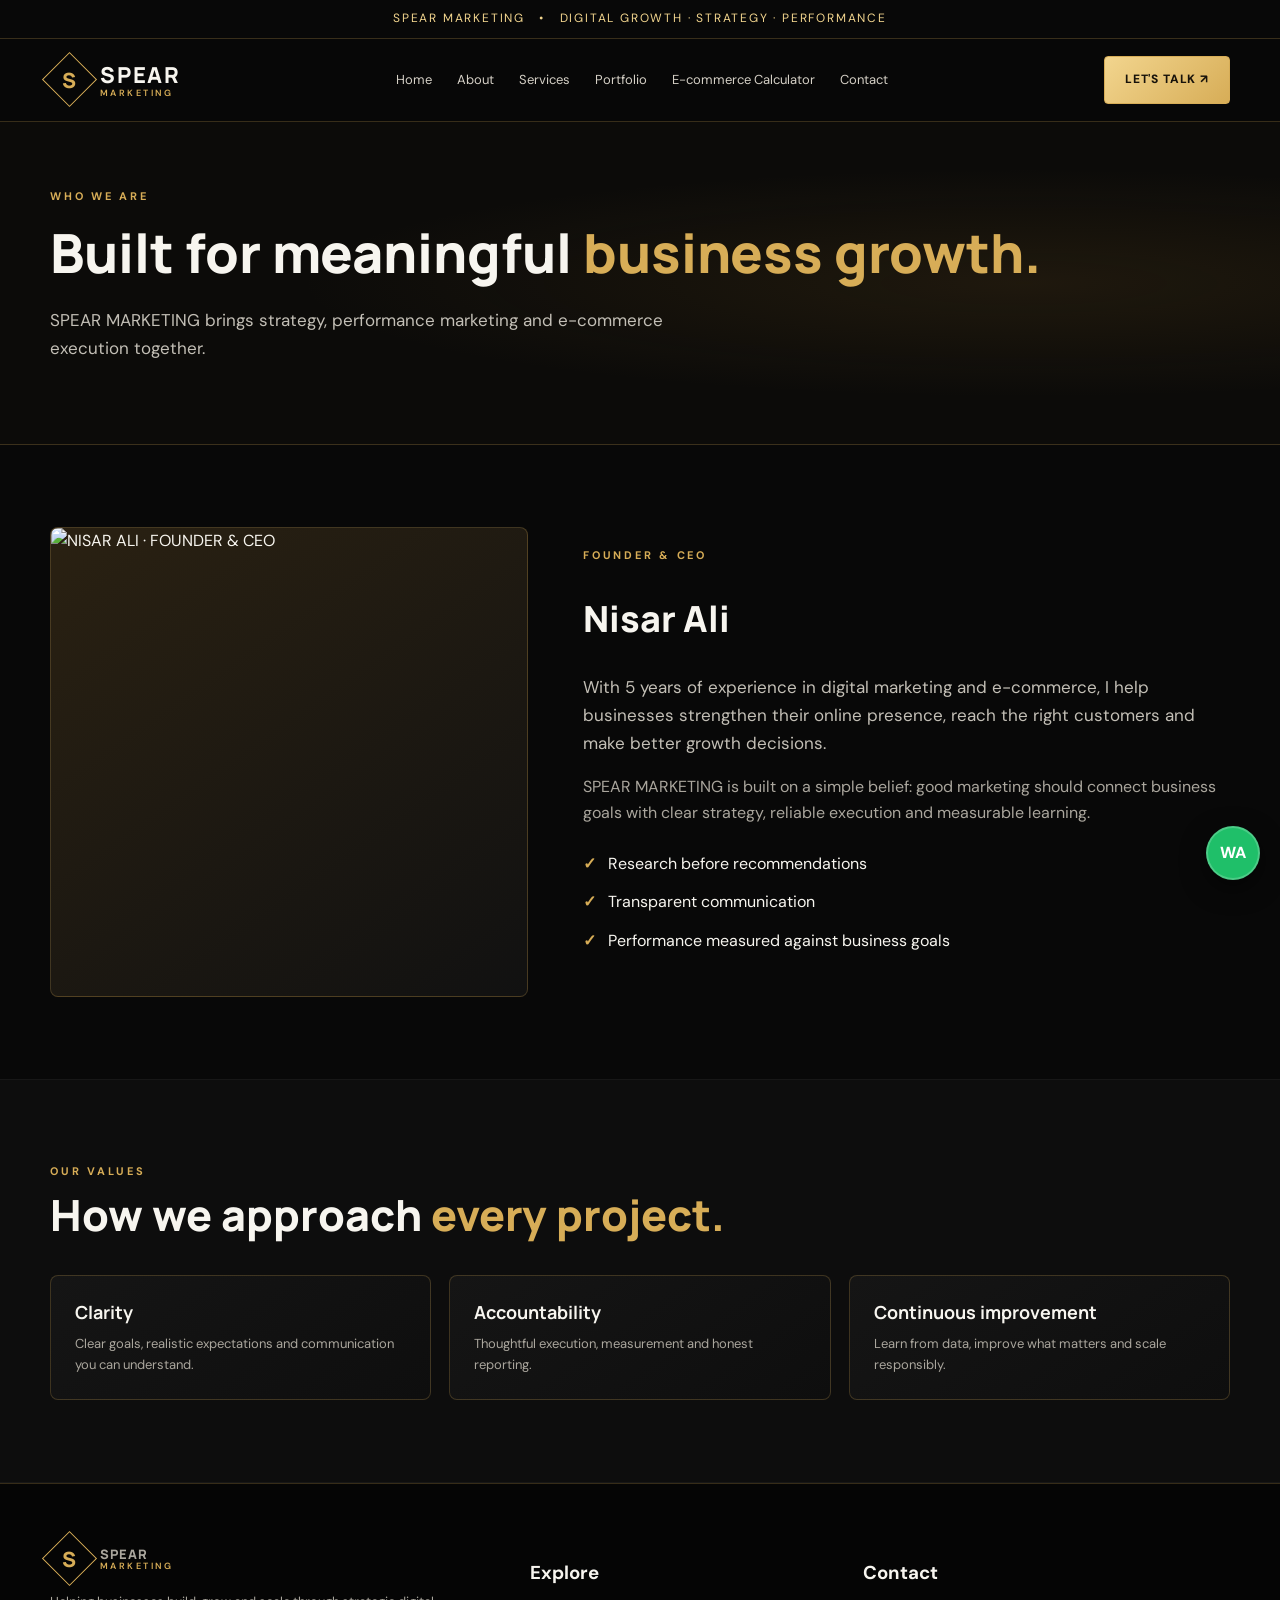
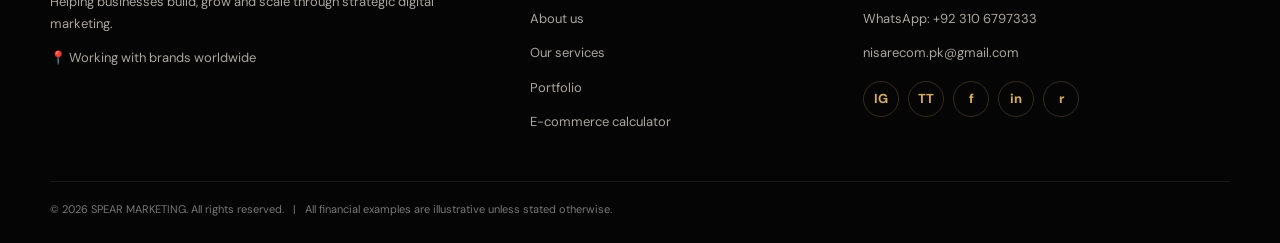
==== commit 161f8fdc: "Add files via upload" ====
--- a/about.html
+++ b/about.html
@@ -1,6 +1,16 @@
-<!doctype html><html lang="en"><head><meta charset="utf-8"><meta name="viewport" content="width=device-width,initial-scale=1"><meta name="description" content="SPEAR MARKETING — digital growth, e-commerce, web development and performance marketing."><meta name="theme-color" content="#08090b"><title>About Us | SPEAR MARKETING</title><link rel="stylesheet" href="styles.css"></head><body><div class="topline"></div><header><div class="wrap nav"><a class="brand" href="index.html"><span class="brandmark"><span>S</span></span><span>SPEAR<small>MARKETING</small></span></a><button class="menu" aria-label="Open navigation" aria-expanded="false">☰</button><nav class="navlinks"><a href="index.html">Home</a><a href="about.html">About</a><a href="services.html">Services</a><a href="portfolio.html">Portfolio</a><a href="contact.html">Contact</a></nav><a class="btn" href="contact.html">Let's Talk ↗</a></div></header>
-<main><section class="pagehero"><div class="wrap"><div class="eyebrow">About SPEAR MARKETING</div><h1>Built around business.<br><span class="gold">Focused on progress.</span></h1><p>We help businesses strengthen their digital presence, reach relevant customers and build practical systems for long-term growth.</p></div></section>
-<section class="section"><div class="wrap split"><div><div class="eyebrow">Our philosophy</div><h2>Good marketing starts with understanding the business.</h2><p class="muted">Every business has different customers, margins, challenges and goals. We begin by understanding what success should look like, then recommend the work that can support it.</p><ul class="ticks"><li>Strategy before spending</li><li>Honest expectations and transparent scope</li><li>Careful execution and attention to detail</li><li>Continuous learning and improvement</li></ul></div><div class="portrait"><div><b>Founder portrait</b>Add the founder's genuine photograph and a verified short biography here before launch.</div></div></div></section>
-<section class="section alt"><div class="wrap"><div class="head"><div class="eyebrow">Our commitments</div><h2>Trust is earned through the way we work.</h2></div><div class="grid3"><article class="card"><span class="index">01 / TRANSPARENCY</span><h3>No inflated promises</h3><p>We explain deliverables, dependencies and what cannot be guaranteed.</p></article><article class="card"><span class="index">02 / RESPONSIBILITY</span><h3>Respect for your business</h3><p>We treat your brand, budget, customer data and time with care.</p></article><article class="card"><span class="index">03 / PERFORMANCE</span><h3>Measure what matters</h3><p>We focus on meaningful business indicators, not vanity metrics alone.</p></article></div></div></section>
-<section class="section"><div class="wrap split"><div class="portrait"><div><b>Team photograph</b>Replace with a genuine team photo when available. Do not use unrelated stock team photography.</div></div><div><div class="eyebrow">People behind the work</div><h2>Direct communication. Clear responsibility.</h2><p class="muted">This section is reserved for the real people responsible for strategy, development, creative and campaign execution. We prefer genuine introductions over decorative stock imagery.</p><a class="btn ghost" href="contact.html">Talk to our team</a></div></div></section>
-<section class="section alt"><div class="wrap"><div class="head"><div class="eyebrow">Working together</div><h2>What you can expect.</h2></div><div class="grid3"><article class="card"><h3>Before work begins</h3><p>A discussion of your goals, scope, timeline, responsibilities and commercial terms.</p></article><article class="card"><h3>During delivery</h3><p>Progress updates, access coordination and communication about important decisions.</p></article><article class="card"><h3>After launch</h3><p>Handover details, agreed support period and recommendations for next steps.</p></article></div></div></section></main><footer><div class="wrap"><div class="footgrid"><div><a class="brand" href="index.html"><span class="brandmark"><span>S</span></span><span>SPEAR<small>MARKETING</small></span></a><p>Strategy-led digital growth for ambitious businesses. Websites, e-commerce and performance marketing built around your business goals.</p></div><div><b>Explore</b><a href="about.html">About</a><a href="services.html">Services</a><a href="portfolio.html">Portfolio & Results</a><a href="index.html#courses">Courses</a></div><div><b>Contact</b><a href="mailto:nisarecom.pk@gmail.com">nisarecom.pk@gmail.com</a><a href="https://wa.me/923106797333" target="_blank" rel="noopener">WhatsApp: +92 310 6797333</a><a href="contact.html">Project enquiry</a></div></div><div class="copyright"><span>© <span data-year></span> SPEAR MARKETING. All rights reserved.</span><span>Built on strategy. Driven by growth.</span></div><p class="disclaimer">Performance figures are agency/client-reported and should be supported by underlying records before publication. Results vary by business and campaign.</p></div></footer><script src="script.js"></script></body></html>+<!doctype html><html lang="en"><head><meta charset="utf-8"><meta name="viewport" content="width=device-width,initial-scale=1"><title>About | SPEAR MARKETING</title><link rel="stylesheet" href="styles.css"></head><body>
+<div class="topline">SPEAR MARKETING &nbsp; • &nbsp; DIGITAL GROWTH · STRATEGY · PERFORMANCE</div>
+<header class="nav"><div class="wrap navin">
+<a class="brand" href="index.html"><span class="brandmark"><span>S</span></span><span>SPEAR<small>MARKETING</small></span></a>
+<button class="mobile-toggle" aria-label="Open menu" onclick="document.querySelector('.links').classList.toggle('open')">☰</button>
+<nav class="links"><a href="index.html">Home</a><a href="about.html">About</a><a href="services.html">Services</a><a href="portfolio.html">Portfolio</a><a href="calculator.html">E-commerce Calculator</a><a href="contact.html">Contact</a></nav>
+<a class="btn navcta" href="https://wa.me/923106797333?text=Hello%20SPEAR%20MARKETING%2C%20I%27d%20like%20to%20discuss%20my%20business." target="_blank" rel="noopener">Let's Talk ↗</a>
+</div></header>
+<section class="pagehero"><div class="wrap"><div class="eyebrow">Who we are</div><h1>Built for meaningful <span class="gold">business growth.</span></h1><p class="lead">SPEAR MARKETING brings strategy, performance marketing and e-commerce execution together.</p></div></section><section class="section"><div class="wrap split"><div class="ceo-photo"><img src="assets/ceo-nisar.png" alt="NISAR ALI · FOUNDER & CEO"></div><div><div class="eyebrow">Founder & CEO</div><h2 style="font:800 36px Manrope">Nisar Ali</h2><p class="lead">With 5 years of experience in digital marketing and e-commerce, I help businesses strengthen their online presence, reach the right customers and make better growth decisions.</p><p style="color:var(--muted)">SPEAR MARKETING is built on a simple belief: good marketing should connect business goals with clear strategy, reliable execution and measurable learning.</p><div class="bullets"><div>Research before recommendations</div><div>Transparent communication</div><div>Performance measured against business goals</div></div></div></div></section><section class="section alt"><div class="wrap"><div class="section-head"><div class="eyebrow">Our values</div><h2>How we approach <span class="gold">every project.</span></h2></div><div class="grid cols3"><article class="card"><h3>Clarity</h3><p>Clear goals, realistic expectations and communication you can understand.</p></article><article class="card"><h3>Accountability</h3><p>Thoughtful execution, measurement and honest reporting.</p></article><article class="card"><h3>Continuous improvement</h3><p>Learn from data, improve what matters and scale responsibly.</p></article></div></div></section>
+<footer class="footer"><div class="wrap"><div class="footer-grid">
+<div><a class="brand" href="index.html"><span class="brandmark"><span>S</span></span><span>SPEAR<small>MARKETING</small></span></a><p>Helping businesses build, grow and scale through strategic digital marketing.</p><p>📍 Working with brands worldwide</p></div>
+<div><h3>Explore</h3><p><a href="about.html">About us</a></p><p><a href="services.html">Our services</a></p><p><a href="portfolio.html">Portfolio</a></p><p><a href="calculator.html">E-commerce calculator</a></p></div>
+<div><h3>Contact</h3><p><a href="https://wa.me/923106797333?text=Hello%20SPEAR%20MARKETING%2C%20I%27d%20like%20to%20discuss%20my%20business." target="_blank">WhatsApp: +92 310 6797333</a></p><p><a href="mailto:nisarecom.pk@gmail.com">nisarecom.pk@gmail.com</a></p><div class="socials"><a class="social" href="https://www.instagram.com/nisarecom12?psln=MXdkYzdqdjZ5NmF3eg%3D%3D&utm_source=qr" target="_blank" rel="noopener" aria-label="Instagram" title="Instagram">IG</a><a class="social" href="https://www.tiktok.com/@nisaresggk2?_r=1&_t=ZN-9BBRalmDJyA" target="_blank" rel="noopener" aria-label="TikTok" title="TikTok">TT</a><a class="social" href="https://www.facebook.com/share/1CEMKwUe55/?mibextid=wwXIfr" target="_blank" rel="noopener" aria-label="Facebook" title="Facebook">f</a><a class="social" href="https://www.linkedin.com/in/nisar-ali-ahmad-375944449?utm_source=share_via&utm_content=profile&utm_medium=member_android" target="_blank" rel="noopener" aria-label="LinkedIn" title="LinkedIn">in</a><a class="social" href="https://www.reddit.com/u/nisar011/s/bb8wzmJRnW" target="_blank" rel="noopener" aria-label="Reddit" title="Reddit">r</a></div></div>
+</div><div class="footbottom">© 2026 SPEAR MARKETING. All rights reserved. &nbsp; | &nbsp; All financial examples are illustrative unless stated otherwise.</div></div></footer>
+<a href="https://wa.me/923106797333?text=Hello%20SPEAR%20MARKETING%2C%20I%27d%20like%20to%20discuss%20my%20business." target="_blank" rel="noopener" class="whatsapp-float" aria-label="Chat on WhatsApp">WA</a>
+<script src="script.js"></script></body></html>
--- a/styles.css
+++ b/styles.css
@@ -1,16 +1,7 @@
+
 @import url('https://fonts.googleapis.com/css2?family=DM+Sans:wght@400;500;600;700&family=Manrope:wght@400;500;600;700;800&display=swap');
-:root{--bg:#08090b;--surface:#101216;--surface2:#151920;--gold:#d6b46b;--gold2:#f0dba8;--white:#f6f4ef;--muted:#a7a9ae;--line:rgba(255,255,255,.105);--max:1180px}
-*{box-sizing:border-box}html{scroll-behavior:smooth}body{margin:0;background:var(--bg);color:var(--white);font:15px/1.7 'DM Sans',sans-serif}a{color:inherit;text-decoration:none}button,input,textarea,select{font:inherit}.wrap{width:min(var(--max),calc(100% - 42px));margin:auto}.gold{color:var(--gold2)}.topline{height:3px;background:linear-gradient(90deg,#8e682c,var(--gold2),#8e682c)}
-header{position:sticky;top:0;z-index:99;background:rgba(8,9,11,.91);backdrop-filter:blur(18px);border-bottom:1px solid var(--line)}.nav{height:78px;display:flex;align-items:center;justify-content:space-between;gap:22px}.brand{display:flex;align-items:center;gap:12px;font:800 16px Manrope;letter-spacing:.16em}.brandmark{width:37px;height:37px;border:1px solid var(--gold);color:var(--gold2);display:grid;place-items:center;transform:rotate(45deg);font:800 19px Manrope}.brandmark span{transform:rotate(-45deg)}.brand small{display:block;font:600 9px 'DM Sans';letter-spacing:.31em;color:#9b9da2}.navlinks{display:flex;gap:25px;align-items:center;font-size:13px;color:#d3d2cd}.navlinks a:hover,.navlinks a.active{color:var(--gold2)}.btn{display:inline-flex;align-items:center;justify-content:center;padding:13px 20px;background:linear-gradient(135deg,var(--gold2),var(--gold));color:#101010;border:1px solid var(--gold);font-size:13px;font-weight:700;transition:.2s}.btn:hover{transform:translateY(-2px);filter:brightness(1.07)}.btn.ghost{background:transparent;color:var(--white);border-color:var(--line)}.menu{display:none;background:transparent;border:1px solid var(--line);color:white;padding:8px 12px;font-size:20px}
-.eyebrow{font-size:11px;font-weight:700;letter-spacing:.22em;text-transform:uppercase;color:var(--gold)}h1,h2,h3{font-family:Manrope,sans-serif;line-height:1.13;letter-spacing:-.04em}h1{font-size:clamp(43px,6.5vw,76px);margin:18px 0 20px;font-weight:800}h2{font-size:clamp(30px,4vw,47px);margin:12px 0 17px;font-weight:800}h3{font-size:19px;margin:12px 0 8px}.lead{font-size:17px;color:#c0c1c5;max-width:650px}.muted{color:var(--muted)}.small{font-size:12px;color:#8f9298}.hero{padding:90px 0 78px;position:relative;overflow:hidden}.hero:before{content:"";position:absolute;width:680px;height:680px;right:-230px;top:-340px;border-radius:50%;background:radial-gradient(circle,rgba(214,180,107,.17),transparent 68%)}.hero-grid{display:grid;grid-template-columns:1.07fr .93fr;gap:60px;align-items:center;position:relative}.actions{display:flex;gap:12px;flex-wrap:wrap;margin-top:28px}.hero-art{height:450px;position:relative;overflow:hidden;border:1px solid rgba(214,180,107,.4);background:radial-gradient(ellipse at 55% 40%,rgba(214,180,107,.17),transparent 48%),linear-gradient(145deg,#1b1d22,#090a0c);display:flex;align-items:flex-end;padding:28px}.hero-art:before{content:"";position:absolute;width:320px;height:320px;left:20%;top:7%;border:1px solid rgba(214,180,107,.25);transform:rotate(45deg);box-shadow:0 0 0 30px rgba(214,180,107,.025),0 0 0 60px rgba(214,180,107,.02)}.hero-art:after{content:"S";position:absolute;right:30px;top:-30px;font:800 330px Manrope;color:rgba(214,180,107,.07)}.hero-art-label{position:relative;border-left:2px solid var(--gold);padding-left:16px}.hero-art-label b{display:block;font:700 22px Manrope}.hero-art-label span{font-size:12px;color:#c3c1ba}
-.section{padding:82px 0}.section.alt{background:#0d0f12;border-top:1px solid var(--line);border-bottom:1px solid var(--line)}.head{max-width:720px;margin-bottom:34px}.head p{color:var(--muted)}.stats{display:grid;grid-template-columns:repeat(4,1fr);border:1px solid var(--line);background:#0e1013}.stat{padding:23px;border-right:1px solid var(--line)}.stat:last-child{border:0}.stat b{display:block;font:800 31px Manrope;color:var(--gold2)}.stat span{font-size:12px;color:var(--muted)}.grid3{display:grid;grid-template-columns:repeat(3,1fr);gap:16px}.card{background:linear-gradient(145deg,#15181d,#0d0f12);border:1px solid var(--line);padding:25px;transition:.22s}.card:hover{border-color:rgba(214,180,107,.5);transform:translateY(-3px)}.card p{font-size:14px;color:var(--muted);margin:0}.index{color:var(--gold);font:700 12px Manrope;letter-spacing:.15em}.symbol{width:42px;height:42px;border:1px solid rgba(214,180,107,.4);display:grid;place-items:center;color:var(--gold2);font-size:18px}.split{display:grid;grid-template-columns:1fr 1fr;gap:55px;align-items:center}.portrait{min-height:390px;border:1px dashed rgba(214,180,107,.5);background:linear-gradient(145deg,#171a20,#0b0c0f);display:grid;place-items:center;text-align:center;padding:25px;color:var(--muted)}.portrait b{display:block;color:var(--gold2);font:700 17px Manrope;margin-bottom:8px}.ticks{list-style:none;padding:0;margin:22px 0}.ticks li{padding:8px 0 8px 26px;position:relative;color:#d4d3ce}.ticks li:before{content:'✓';position:absolute;left:0;color:var(--gold)}
-.pagehero{padding:72px 0 52px;background:radial-gradient(ellipse at 80% 0%,rgba(214,180,107,.15),transparent 48%),#0b0d10;border-bottom:1px solid var(--line)}.pagehero p{max-width:720px;color:var(--muted);font-size:16px}
-.project-grid{display:grid;grid-template-columns:repeat(2,1fr);gap:20px}.project{background:#111419;border:1px solid var(--line);overflow:hidden}.projectvisual{height:205px;padding:23px;display:flex;align-items:flex-end;position:relative;overflow:hidden;background:linear-gradient(135deg,#272117,#0b0d10)}.projectvisual:before{content:"";position:absolute;width:250px;height:250px;right:12%;top:-115px;border:1px solid rgba(214,180,107,.26);transform:rotate(45deg)}.projectvisual strong{position:relative;font:800 32px Manrope;letter-spacing:-.05em}.projectbody{padding:22px}.projectbody p{font-size:14px;color:var(--muted)}.tag{display:inline-block;padding:4px 8px;margin:3px 4px 0 0;border:1px solid var(--line);font-size:10px;letter-spacing:.08em;color:#c9c7c0;text-transform:uppercase}.textlink{color:var(--gold2);font-size:13px;font-weight:700}
-.results{display:grid;grid-template-columns:repeat(2,1fr);gap:18px}.result{border:1px solid var(--line);background:#101318;padding:22px;position:relative;overflow:hidden}.resulttop{display:flex;justify-content:space-between;align-items:center;gap:10px}.platform{font-size:10px;letter-spacing:.15em;color:var(--gold2);font-weight:700}.reported{font-size:9px;color:#9da0a6;border:1px solid var(--line);padding:4px 7px}.resultmetric{font:800 37px Manrope;letter-spacing:-.05em;margin:17px 0 2px}.resultmeta{color:var(--muted);font-size:12px}.bars{height:58px;display:flex;align-items:end;gap:7px;margin-top:18px;border-bottom:1px solid var(--line);padding:0 8px}.bars i{display:block;flex:1;background:linear-gradient(180deg,var(--gold2),#86612c);opacity:.82;min-height:9px}.resultfoot{font-size:10px;color:#8f9298;margin-top:13px}.dashgrid{display:grid;grid-template-columns:1fr 1fr;gap:18px}.dashboard{background:#0b0e12;border:1px solid rgba(214,180,107,.28);padding:22px}.dashhead{display:flex;justify-content:space-between;align-items:center;border-bottom:1px solid var(--line);padding-bottom:14px}.dashbrand{font:800 13px Manrope;letter-spacing:.12em}.livepill{font-size:9px;color:#d8c28e;border:1px solid rgba(214,180,107,.35);padding:4px 7px}.dashmetrics{display:grid;grid-template-columns:repeat(2,1fr);gap:10px;margin-top:15px}.dashmetric{background:#13171d;padding:13px}.dashmetric small{display:block;color:#8f949c;font-size:10px}.dashmetric b{font:700 21px Manrope;color:#f1dfb5}.chart{height:100px;margin-top:15px;display:flex;align-items:end;gap:6px;border-bottom:1px solid #343840;padding:0 5px}.chart i{flex:1;background:linear-gradient(180deg,#e8cf96,#88662f);opacity:.82;min-height:12px}.trustnote{border-left:2px solid var(--gold);padding:13px 16px;background:#111419;color:#b9bbc0;font-size:12px;margin-top:22px}
-.process{display:grid;grid-template-columns:repeat(4,1fr);gap:15px}.step{border-top:1px solid var(--gold);padding:18px 14px 0}.step b{color:var(--gold);font:700 12px Manrope}.step p{font-size:13px;color:var(--muted)}
-.course{border:1px solid rgba(214,180,107,.4);background:linear-gradient(120deg,#1c180f,#111419);padding:35px;display:flex;justify-content:space-between;align-items:center;gap:20px}.coming{font-size:10px;letter-spacing:.15em;color:var(--gold2);border:1px solid rgba(214,180,107,.5);padding:8px 12px;white-space:nowrap;font-weight:700}
-.cta{padding:48px;border:1px solid rgba(214,180,107,.38);background:linear-gradient(110deg,#211b10,#111419);display:flex;justify-content:space-between;align-items:center;gap:25px}.cta h2{margin:0 0 8px;font-size:30px}.form{display:grid;gap:12px;max-width:650px}.form input,.form textarea,.form select{width:100%;padding:14px 15px;color:white;background:#101318;border:1px solid var(--line);outline:none}.form input:focus,.form textarea:focus,.form select:focus{border-color:var(--gold)}.form textarea{min-height:135px;resize:vertical}.contactgrid{display:grid;grid-template-columns:.8fr 1.2fr;gap:50px}.contactitem{padding:17px 0;border-bottom:1px solid var(--line)}.contactitem small{display:block;color:var(--muted);font-size:10px;letter-spacing:.14em;text-transform:uppercase}.contactitem b{color:var(--gold2)}
-.faq{border-top:1px solid var(--line)}.faq details{padding:18px 0;border-bottom:1px solid var(--line)}.faq summary{cursor:pointer;font-weight:700}.faq details p{color:var(--muted);font-size:14px}
-footer{border-top:1px solid var(--line);background:#070809;padding:45px 0 22px}.footgrid{display:grid;grid-template-columns:1.4fr 1fr 1fr;gap:35px}.footgrid p,.footgrid a{font-size:13px;color:var(--muted)}.footgrid a{display:block;margin:7px 0}.copyright{border-top:1px solid var(--line);margin-top:30px;padding-top:17px;display:flex;justify-content:space-between;gap:12px;font-size:11px;color:#777b82}.disclaimer{font-size:10px;color:#777b82;margin-top:15px}
-@media(max-width:900px){.hero-grid,.split,.contactgrid{grid-template-columns:1fr}.hero-art{height:330px}.grid3{grid-template-columns:repeat(2,1fr)}.process{grid-template-columns:repeat(2,1fr)}}
-@media(max-width:650px){.wrap{width:calc(100% - 30px)}.nav{height:69px}.menu{display:block}.navlinks{display:none;position:absolute;top:69px;left:0;right:0;padding:18px 22px;background:#0b0d10;border-bottom:1px solid var(--line);flex-direction:column;align-items:stretch}.navlinks.open{display:flex}.nav>.btn{display:none}.hero{padding:58px 0 48px}.hero-grid{gap:30px}.hero-art{height:260px}.section{padding:58px 0}.stats{grid-template-columns:repeat(2,1fr)}.stat:nth-child(2){border-right:0}.stat:nth-child(-n+2){border-bottom:1px solid var(--line)}.grid3,.project-grid,.results,.dashgrid{grid-template-columns:1fr}.course,.cta{padding:25px;align-items:flex-start;flex-direction:column}.process{grid-template-columns:1fr 1fr}.footgrid{grid-template-columns:1fr}.copyright{flex-direction:column}.pagehero{padding:53px 0 38px}.resultmetric{font-size:34px}}
+:root{--bg:#080808;--panel:#111111;--panel2:#171717;--gold:#d7ad57;--gold2:#f2d58e;--white:#f7f5ef;--muted:#aaa69d;--line:rgba(215,173,87,.23);--max:1180px}
+*{box-sizing:border-box}html{scroll-behavior:smooth}body{margin:0;background:var(--bg);color:var(--white);font-family:'DM Sans',sans-serif;line-height:1.65}a{color:inherit;text-decoration:none}img{max-width:100%;display:block}.wrap{width:min(var(--max),calc(100% - 40px));margin:auto}.topline{border-bottom:1px solid var(--line);font-size:12px;color:var(--gold2);letter-spacing:.15em;text-align:center;padding:9px}.nav{position:sticky;top:0;z-index:20;background:rgba(8,8,8,.94);backdrop-filter:blur(16px);border-bottom:1px solid var(--line)}.navin{height:82px;display:flex;align-items:center;justify-content:space-between;gap:20px}.brand{display:flex;align-items:center;gap:11px;font:800 22px Manrope;letter-spacing:.08em}.brandmark{width:39px;height:39px;border:1px solid var(--gold);color:var(--gold);display:grid;place-items:center;transform:rotate(45deg);font:800 21px Manrope}.brandmark span{transform:rotate(-45deg)}.brand small{display:block;color:var(--gold);font:600 9px 'DM Sans';letter-spacing:.27em;margin-top:-3px}.links{display:flex;gap:25px;align-items:center;font-size:13px;color:#d5d0c6}.links a:hover,.links a.active{color:var(--gold)}.btn{display:inline-flex;align-items:center;justify-content:center;gap:9px;padding:13px 20px;border-radius:4px;background:linear-gradient(135deg,var(--gold2),var(--gold));color:#17120a;font-weight:800;font-size:12px;letter-spacing:.07em;text-transform:uppercase;border:1px solid var(--gold);transition:.2s}.btn:hover{transform:translateY(-2px);box-shadow:0 10px 28px #d7ad5733}.btn.outline{background:transparent;color:var(--gold2)}.hero{padding:86px 0 70px;position:relative;overflow:hidden;background:radial-gradient(ellipse at 78% 45%,#7c5a202b,transparent 38%),linear-gradient(110deg,#080808 45%,#151109)}.hero:after{content:"";position:absolute;right:-180px;top:-180px;width:540px;height:540px;border:1px solid #d7ad5722;transform:rotate(45deg);pointer-events:none}.eyebrow{color:var(--gold);font-size:11px;letter-spacing:.25em;text-transform:uppercase;font-weight:700}.hero-grid{display:grid;grid-template-columns:1.1fr .9fr;gap:50px;align-items:center}.hero h1{font:800 clamp(40px,6vw,70px)/1.08 Manrope;margin:18px 0}.hero h1 em{font-style:normal;color:var(--gold)}.lead{max-width:620px;color:#c3bfb6;font-size:17px}.actions{display:flex;gap:13px;flex-wrap:wrap;margin-top:28px}.hero-card{border:1px solid var(--line);padding:14px;border-radius:8px;background:linear-gradient(145deg,#211b10,#101010);box-shadow:0 25px 80px #000}.hero-art{min-height:360px;border:1px solid #d7ad5744;border-radius:6px;display:grid;place-items:center;position:relative;background:radial-gradient(circle,#60481d55,transparent 55%),#0d0c0a}.hero-art .bigmark{font:800 150px Manrope;color:#d7ad5720;letter-spacing:-.1em}.hero-art .orbit{position:absolute;inset:13%;border:1px solid #d7ad5755;border-radius:50%;transform:rotate(-25deg)}.hero-art .orbit.two{inset:23%;transform:rotate(35deg)}.hero-stat{position:absolute;bottom:22px;left:22px;right:22px;display:flex;justify-content:space-between;gap:10px}.hero-stat div{background:#080808d9;border:1px solid var(--line);padding:12px 14px;flex:1}.hero-stat b{display:block;color:var(--gold);font:800 22px Manrope}.hero-stat span{font-size:10px;color:var(--muted);letter-spacing:.08em;text-transform:uppercase}.section{padding:82px 0}.section.alt{background:#0d0d0d;border-block:1px solid #ffffff0b}.section-head{max-width:720px;margin-bottom:35px}.section-head h2{font:800 clamp(28px,4vw,43px)/1.15 Manrope;margin:10px 0}.section-head p{color:var(--muted)}.gold{color:var(--gold)}.grid{display:grid;gap:18px}.grid.cols3{grid-template-columns:repeat(3,1fr)}.grid.cols4{grid-template-columns:repeat(4,1fr)}.card{background:linear-gradient(145deg,#151515,#0e0e0e);border:1px solid var(--line);border-radius:8px;padding:24px;transition:.25s}.card:hover{transform:translateY(-4px);border-color:#d7ad5790}.iconbox{width:45px;height:45px;border-radius:8px;border:1px solid var(--line);display:grid;place-items:center;color:var(--gold);font-size:21px;margin-bottom:17px}.card h3{font:700 18px Manrope;margin:0 0 9px}.card p{font-size:13px;color:var(--muted);margin:0}.split{display:grid;grid-template-columns:.85fr 1.15fr;gap:55px;align-items:center}.ceo-photo{min-height:470px;background:linear-gradient(145deg,#2a2112,#111);border:1px solid var(--line);border-radius:8px;overflow:hidden;display:grid;place-items:center}.ceo-photo img,.team-photo img{width:100%;height:100%;object-fit:cover}.photo-placeholder{width:100%;height:100%;min-height:300px;display:grid;place-items:center;color:var(--gold);background:linear-gradient(145deg,#302515,#111);font:700 13px Manrope;letter-spacing:.1em;text-align:center;padding:25px}.bullets{display:grid;gap:12px;margin:24px 0}.bullets div:before{content:"✓";color:var(--gold);font-weight:800;margin-right:12px}.service-card{min-height:220px}.service-card .tag{display:inline-block;margin-top:18px;color:var(--gold);font-size:10px;letter-spacing:.14em;text-transform:uppercase}.platforms{display:flex;gap:10px;flex-wrap:wrap;margin-top:20px}.platform{padding:8px 12px;border:1px solid var(--line);border-radius:4px;color:var(--gold2);font-size:12px}.countries{display:grid;grid-template-columns:repeat(4,1fr);gap:12px}.country{padding:19px;border:1px solid var(--line);background:#101010;border-radius:6px;text-align:center}.country b{display:block;font:700 15px Manrope}.country span{font-size:10px;color:var(--muted);letter-spacing:.13em}.process{counter-reset:step}.process .card{position:relative;padding-top:58px}.process .card:before{counter-increment:step;content:"0" counter(step);position:absolute;top:20px;color:var(--gold);font:800 20px Manrope}.roadmap{display:grid;grid-template-columns:repeat(3,1fr);gap:14px}.roadmap .card{padding:20px}.roadmap b{color:var(--gold);font:700 13px Manrope}.roadmap p{margin-top:7px}.team-photo{height:260px;border-radius:6px;overflow:hidden;border:1px solid var(--line);margin-bottom:18px;background:#211b10}.team-card small{color:var(--gold);letter-spacing:.15em;text-transform:uppercase}.team-card h3{margin:6px 0}.cta{padding:42px;border:1px solid var(--line);background:radial-gradient(ellipse at 80% 0%,#795a202e,transparent 50%),#111;border-radius:8px;display:flex;justify-content:space-between;align-items:center;gap:25px}.cta h2{font:800 30px Manrope;margin:0 0 8px}.footer{padding:55px 0 25px;background:#050505;border-top:1px solid var(--line)}.footer-grid{display:grid;grid-template-columns:1.2fr .8fr 1fr;gap:40px}.footer p,.footer a{color:var(--muted);font-size:13px}.socials{display:flex;gap:9px;margin-top:17px}.social{width:36px;height:36px;border:1px solid var(--line);border-radius:50%;display:grid;place-items:center;color:var(--gold)!important;font-weight:800}.social:hover{background:var(--gold);color:#111!important}.footbottom{border-top:1px solid #ffffff12;margin-top:35px;padding-top:18px;color:#777;font-size:11px}.pagehero{padding:65px 0;background:radial-gradient(ellipse at 80%,#7c5a202b,transparent 50%),#0c0b09;border-bottom:1px solid var(--line)}.pagehero h1{font:800 clamp(36px,5vw,54px) Manrope;margin:10px 0}.calc-layout{display:grid;grid-template-columns:1fr 1fr;gap:20px}.field{margin:13px 0}.field label{display:block;font-size:12px;color:#c7c0b3;margin-bottom:6px}.field input,.field select{width:100%;padding:13px;background:#080808;border:1px solid var(--line);border-radius:5px;color:white;font:500 15px 'DM Sans'}.result{border:1px solid var(--line);border-radius:8px;padding:24px;background:linear-gradient(145deg,#1b160d,#101010)}.big-result{font:800 42px Manrope;color:var(--gold);margin:4px 0 18px}.resultrow{display:flex;justify-content:space-between;border-top:1px solid #ffffff12;padding:11px 0;font-size:13px;color:#c8c1b5}.resultrow b{color:white}.note{font-size:11px;color:#8f887c}.mobile-toggle{display:none}
+@media(max-width:850px){.links{display:none;position:absolute;top:82px;left:0;right:0;background:#090909;padding:20px;flex-direction:column;border-bottom:1px solid var(--line)}.links.open{display:flex}.mobile-toggle{display:block;background:none;border:1px solid var(--line);color:var(--gold);padding:8px 12px}.nav .navcta{display:none}.hero-grid,.split,.calc-layout{grid-template-columns:1fr}.hero{padding:55px 0}.hero-art{min-height:300px}.grid.cols3{grid-template-columns:repeat(2,1fr)}.grid.cols4{grid-template-columns:repeat(2,1fr)}.countries{grid-template-columns:repeat(2,1fr)}.roadmap{grid-template-columns:repeat(2,1fr)}.footer-grid{grid-template-columns:1fr 1fr}.cta{display:block}.cta .btn{margin-top:20px}}
+@media(max-width:540px){.wrap{width:min(100% - 28px,var(--max))}.navin{height:70px}.brand{font-size:18px}.links{top:70px}.hero h1{font-size:42px}.grid.cols3,.grid.cols4,.roadmap,.footer-grid{grid-template-columns:1fr}.section{padding:58px 0}.hero-stat{left:12px;right:12px;bottom:12px}.hero-stat div{padding:9px}.hero-stat b{font-size:17px}.hero-art{min-height:260px}.cta{padding:25px}.cta h2{font-size:25px}}
+.whatsapp-float{position:fixed;right:20px;bottom:20px;z-index:30;width:54px;height:54px;border-radius:50%;background:#1fbf69;color:#fff;display:grid;place-items:center;font-weight:800;box-shadow:0 8px 25px #0008;border:2px solid #fff3}
